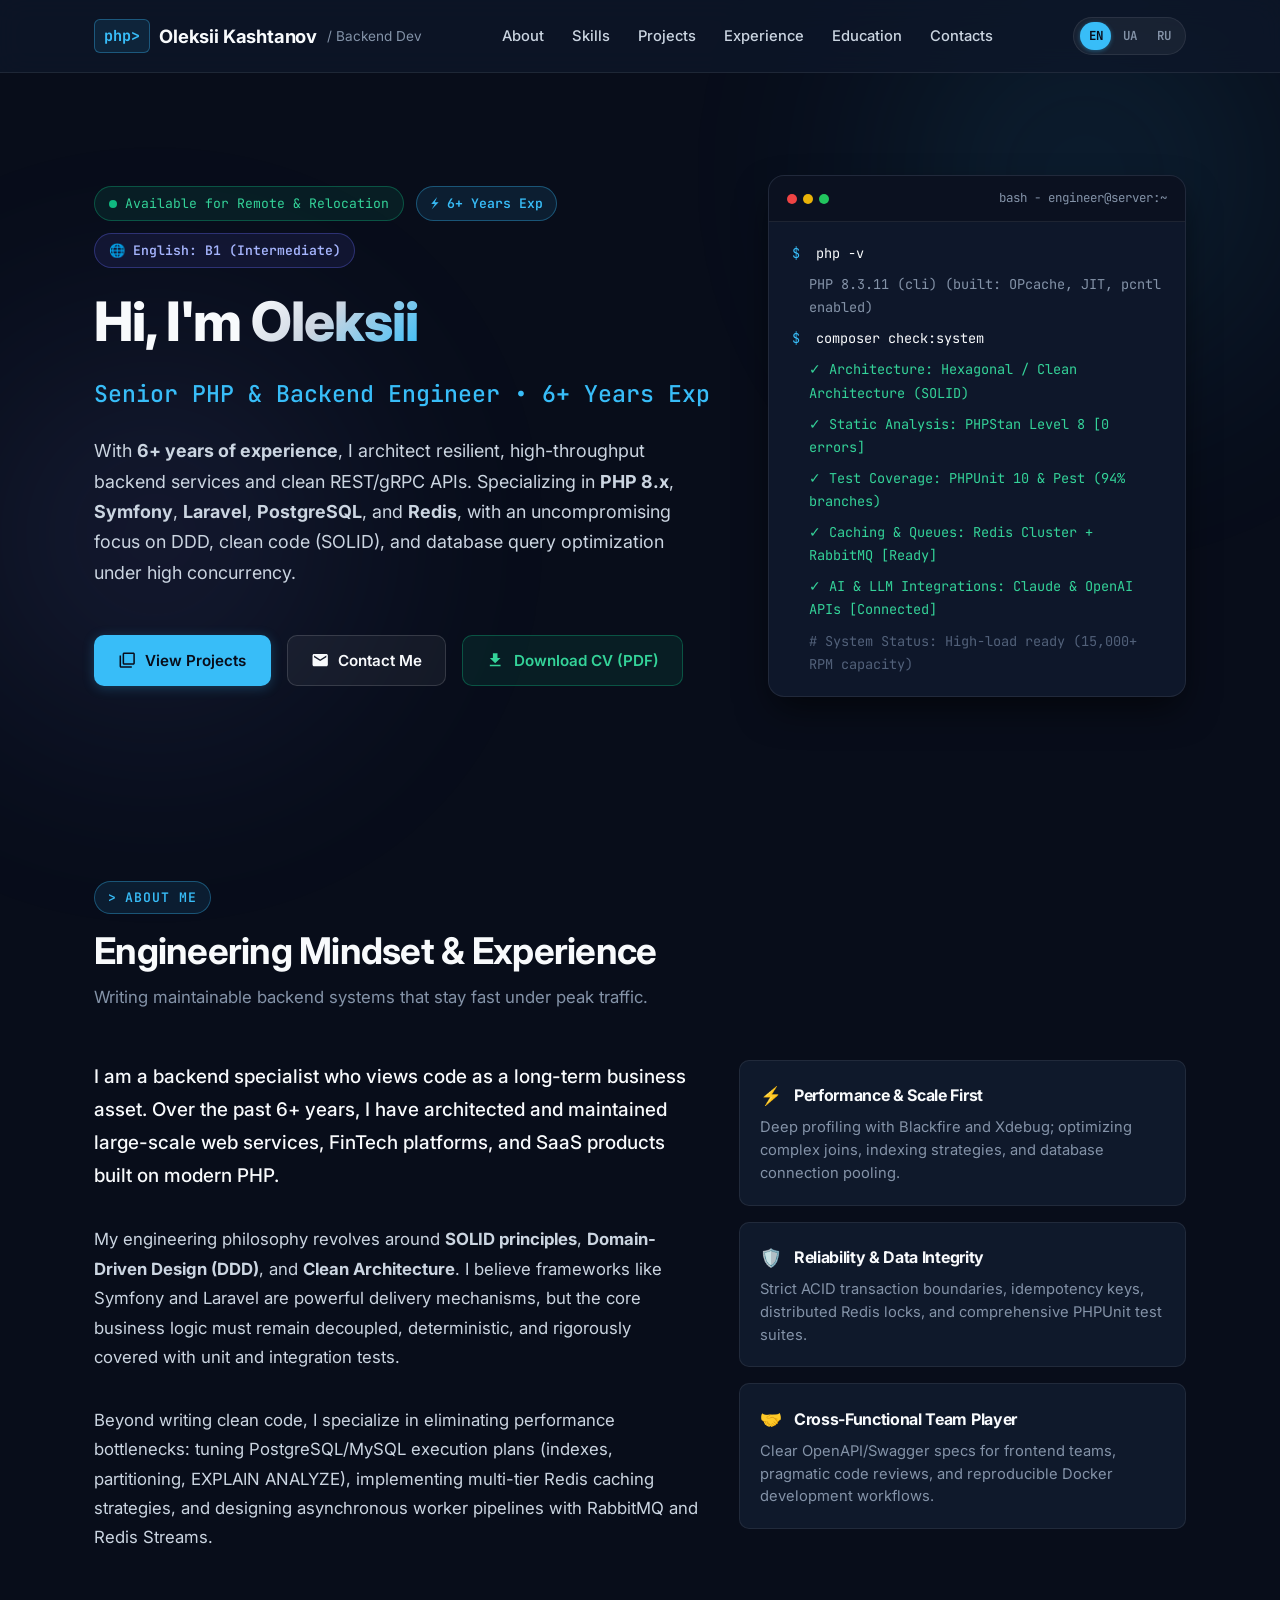
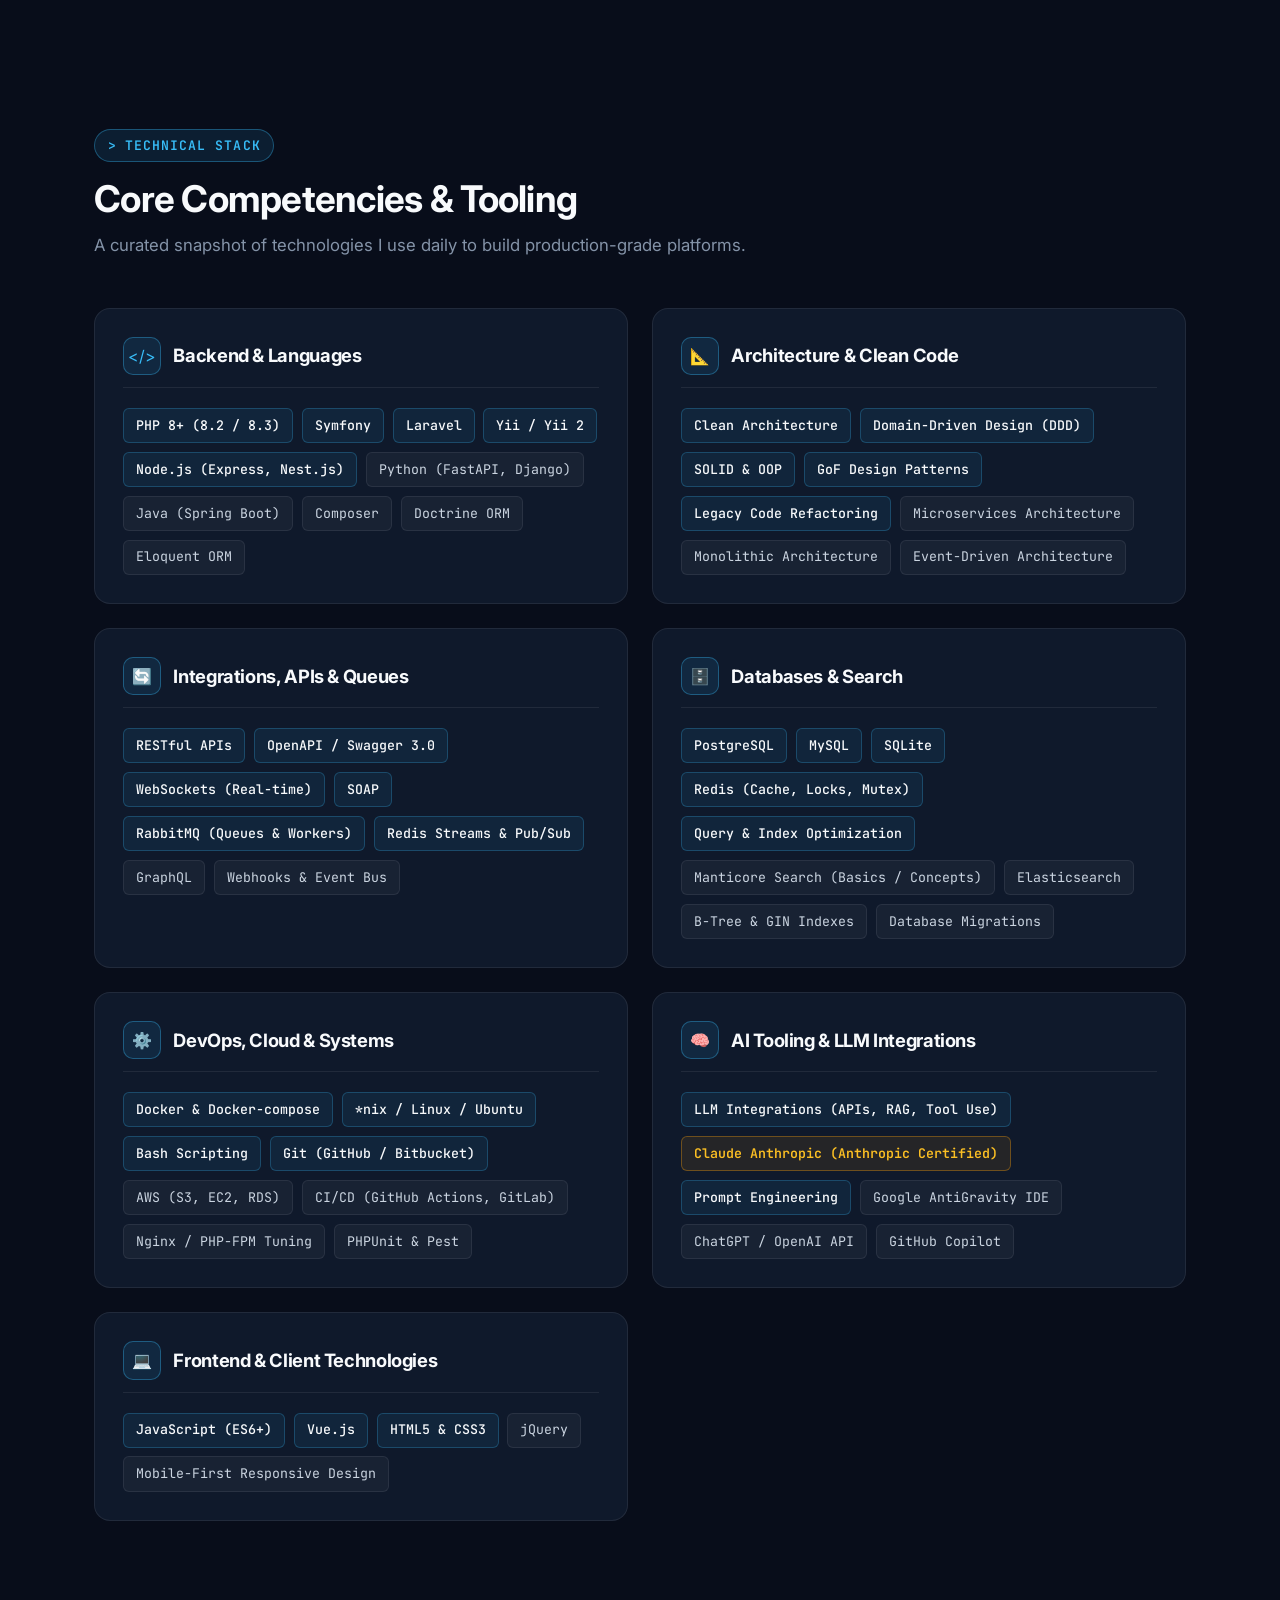
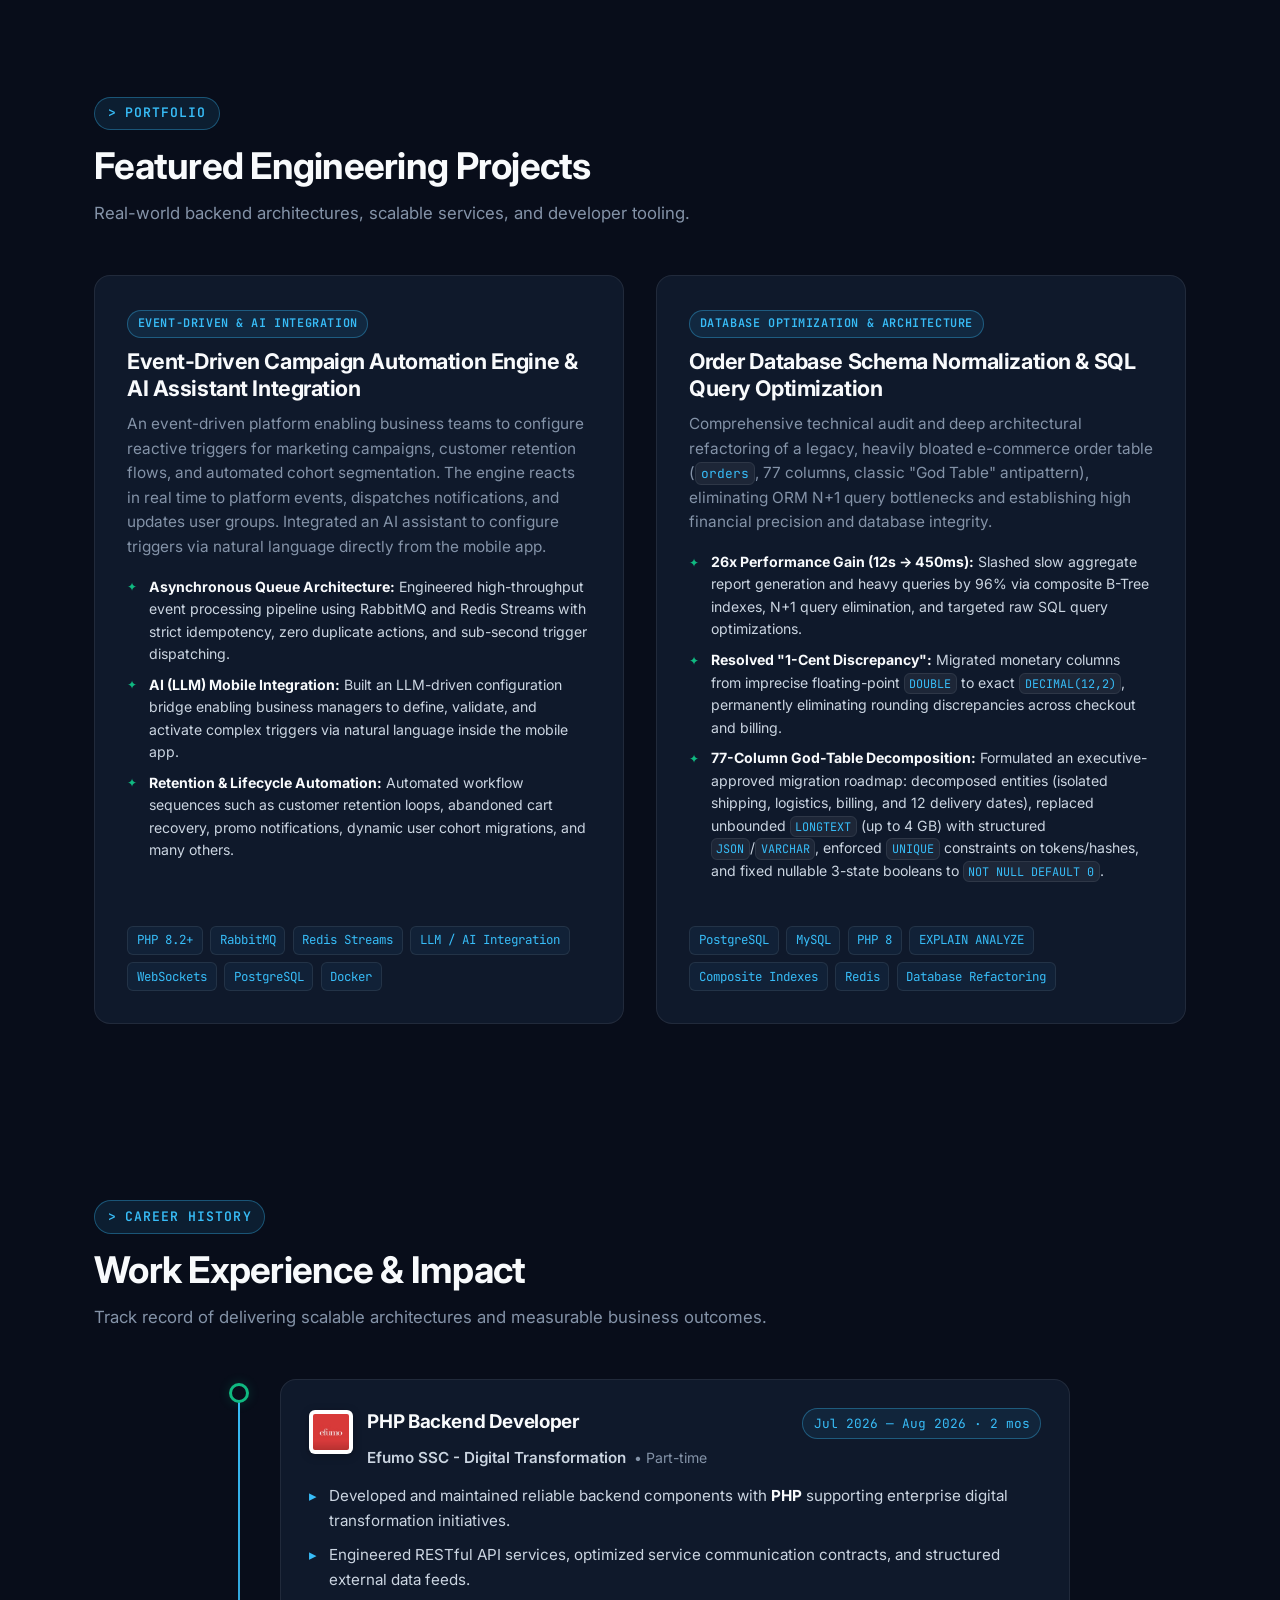
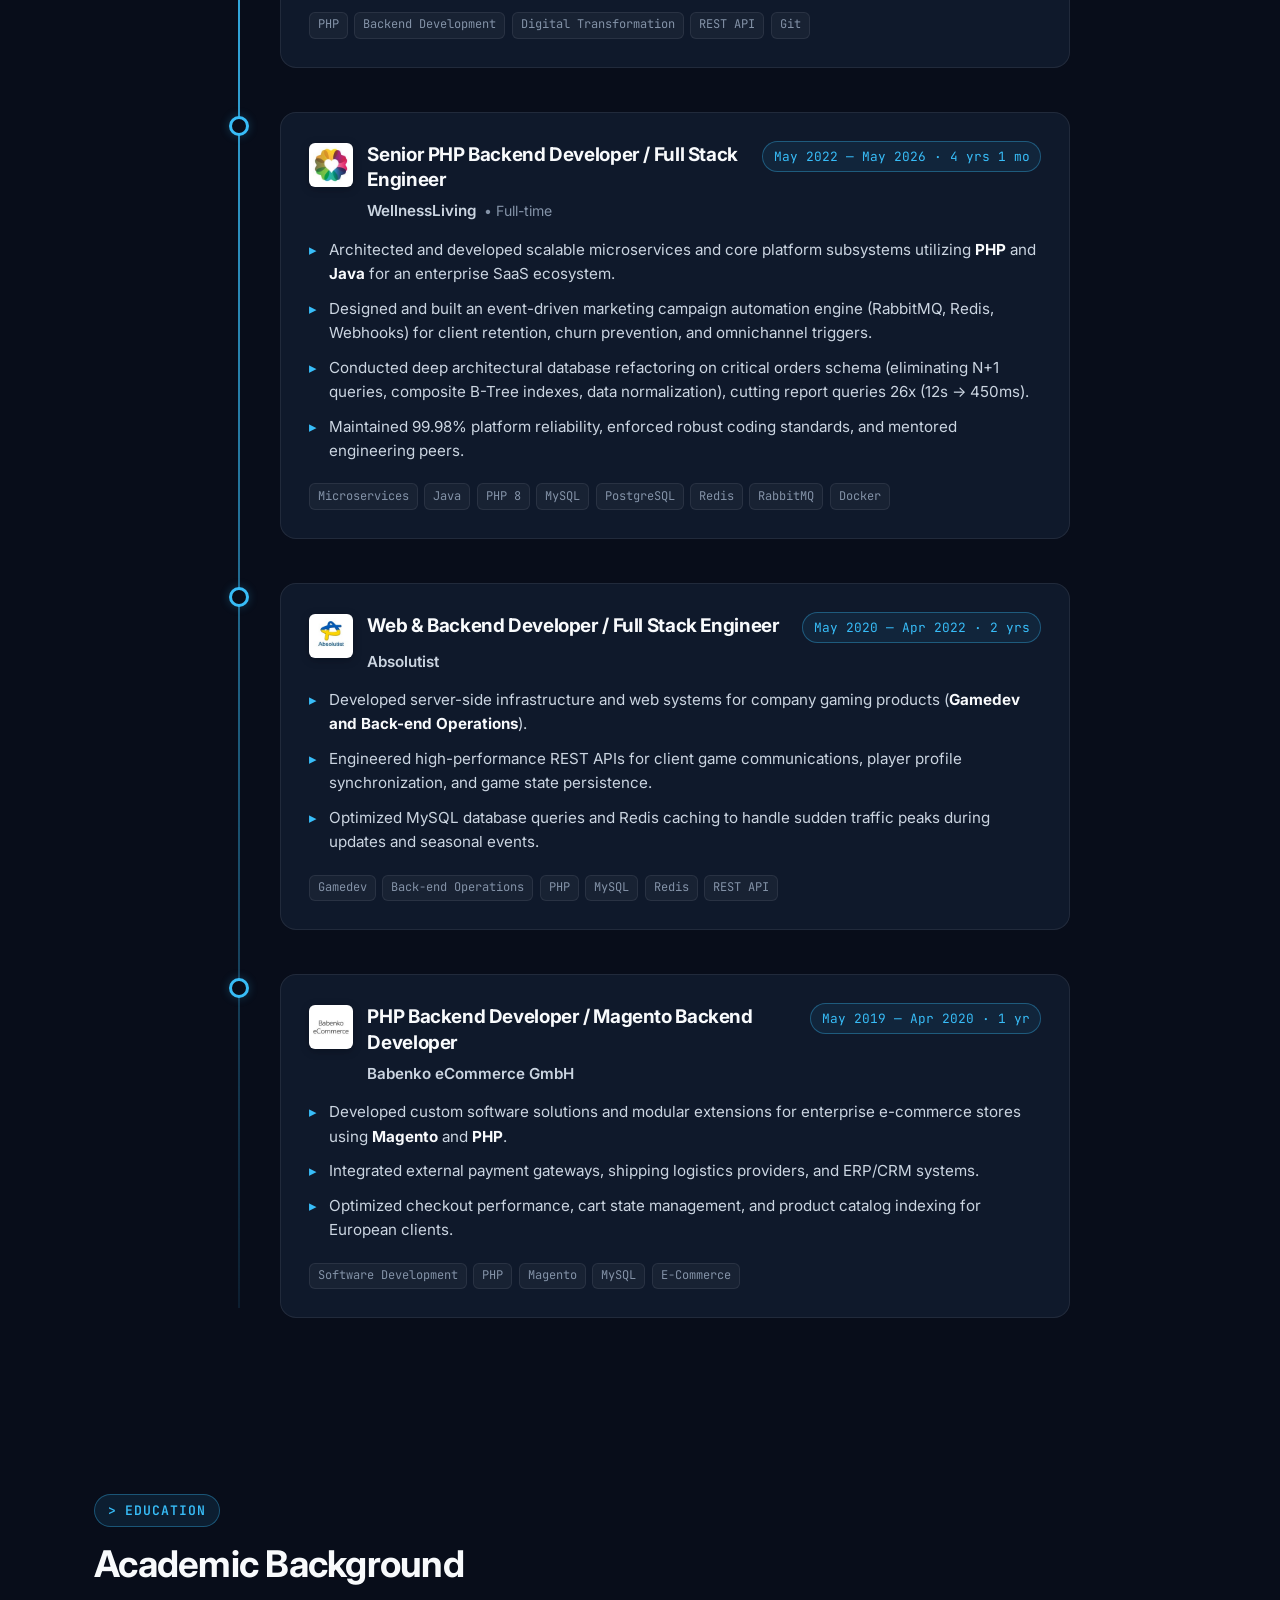
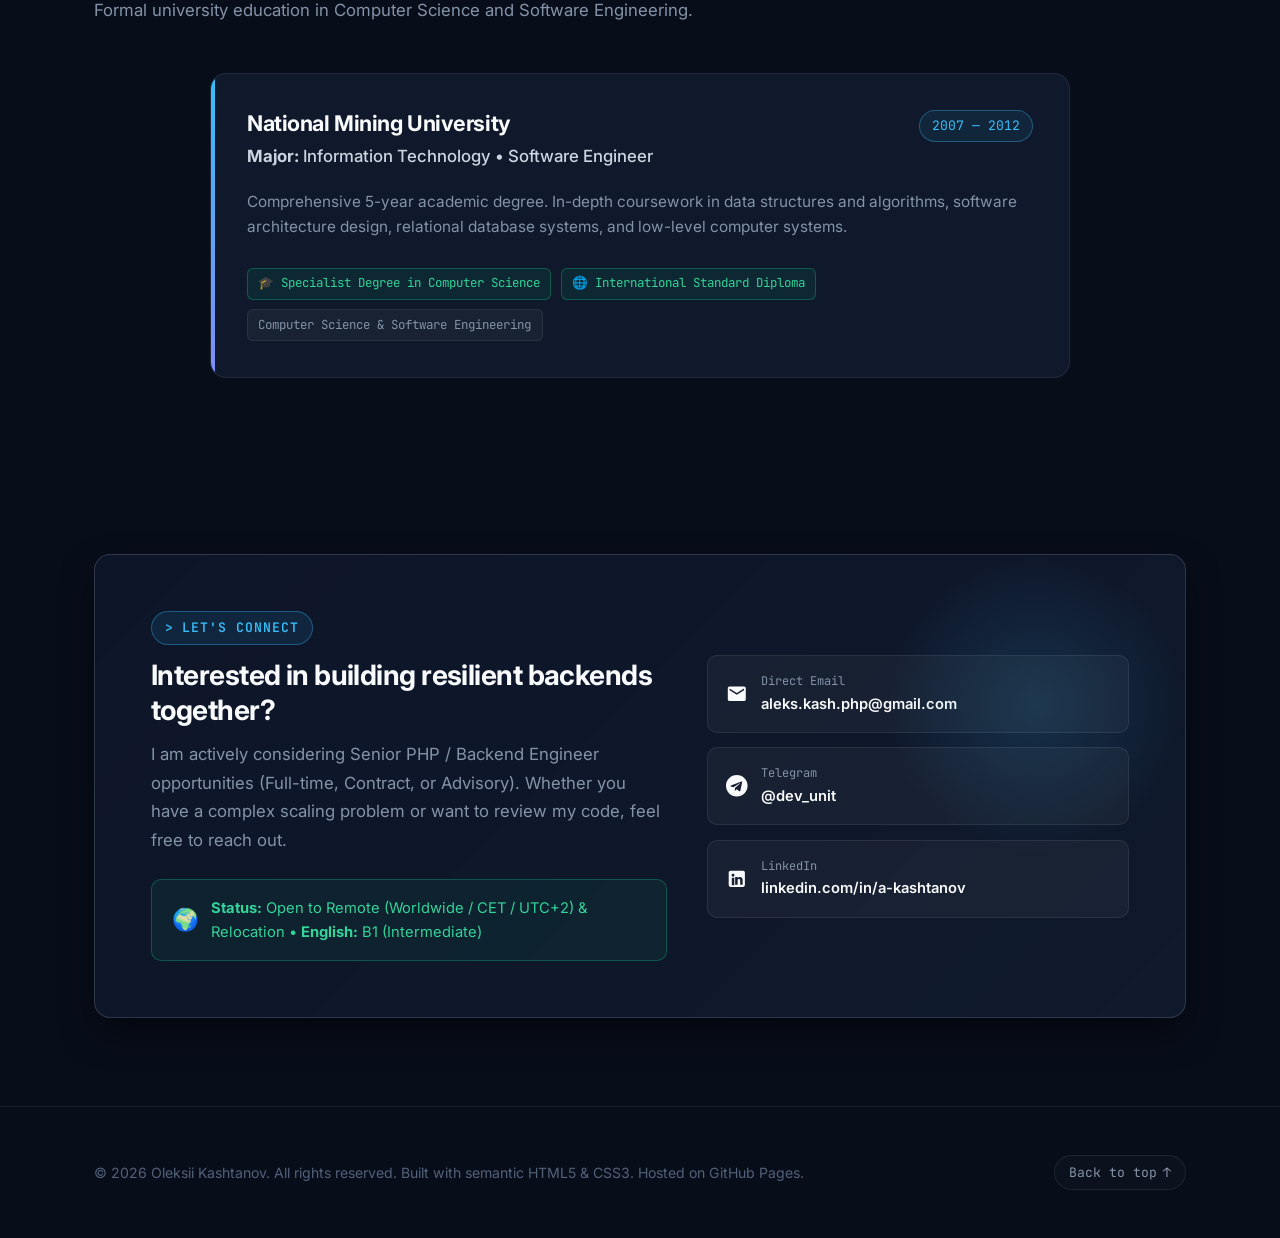
==== index.html @ 1e9efd03 "feat: generate 1-page executive CV PDFs for EN, RU, UA and wire download buttons" ====
<!DOCTYPE html>
<html lang="en">
<head>
  <meta charset="UTF-8">
  <meta name="viewport" content="width=device-width, initial-scale=1.0">
  <meta http-equiv="X-UA-Compatible" content="ie=edge">

  <!-- SEO & Primary Meta Tags -->
  <title>Oleksii Kashtanov | Senior PHP &amp; Backend Developer | Portfolio &amp; CV</title>
  <meta name="title" content="Oleksii Kashtanov | Senior PHP &amp; Backend Developer | Portfolio &amp; CV">
  <meta name="description" content="Senior PHP / Backend Developer with 6+ years of experience designing high-throughput microservices, scalable RESTful APIs, and resilient database architectures using PHP 8+, Symfony, Laravel, PostgreSQL, and Redis.">
  <meta name="keywords" content="PHP Developer, Backend Developer, Symfony, Laravel, PHP 8, PostgreSQL, Redis, Docker, Microservices, REST API, Clean Architecture, SOLID">
  <meta name="author" content="Oleksii Kashtanov">
  <meta name="robots" content="index, follow">

  <!-- Open Graph / Social Sharing -->
  <meta property="og:type" content="website">
  <meta property="og:url" content="https://aleks-kash.github.io/portfolio/">
  <meta property="og:title" content="Oleksii Kashtanov | Senior PHP &amp; Backend Developer">
  <meta property="og:description" content="Explore backend projects, system architecture case studies, and engineering achievements in PHP 8, Symfony, Laravel, and high-concurrency systems.">
  <meta property="og:image" content="https://aleks-kash.github.io/portfolio/assets/og-preview.png">

  <!-- Inline SVG Tech Favicon -->
  <link rel="icon" href="data:image/svg+xml,<svg xmlns='http://www.w3.org/2000/svg' viewBox='0 0 32 32'><rect width='32' height='32' rx='8' fill='%23080d1a'/><text x='50%' y='58%' dominant-baseline='middle' text-anchor='middle' fill='%2338bdf8' font-family='monospace' font-weight='bold' font-size='18'>&gt;_</text></svg>">

  <!-- Shared Stylesheet -->
  <link rel="stylesheet" href="css/style.css">

  <!-- Modern Font Preconnect -->
  <link rel="preconnect" href="https://fonts.googleapis.com">
  <link rel="preconnect" href="https://fonts.gstatic.com" crossorigin>
  <link href="https://fonts.googleapis.com/css2?family=Inter:wght@400;500;600;700;800&family=JetBrains+Mono:wght@400;500;600&display=swap" rel="stylesheet">
</head>
<body>

  <!-- =========================================================================
       1. Header & Navigation (Semantic, Accessible, Static Multi-language)
       ========================================================================= -->
  <header class="site-header" id="header" role="banner">
    <div class="container nav-container">

      <!-- Brand Logo / Prompt -->
      <a href="#hero" class="brand-logo" aria-label="Oleksii Kashtanov - Homepage">
        <span class="brand-prompt">php&gt;</span>
        <span class="brand-text">Oleksii Kashtanov</span>
        <span class="brand-role">/ Backend Dev</span>
      </a>

      <!-- Pure CSS Mobile Toggle Checkbox -->
      <input type="checkbox" id="nav-toggle" class="nav-toggle-checkbox" aria-label="Toggle mobile menu">

      <!-- Navigation Links -->
      <nav class="nav-menu" role="navigation" aria-label="Main Navigation">
        <a href="#about" class="nav-link">About</a>
        <a href="#skills" class="nav-link">Skills</a>
        <a href="#projects" class="nav-link">Projects</a>
        <a href="#experience" class="nav-link">Experience</a>
        <a href="#education" class="nav-link">Education</a>
        <a href="#contacts" class="nav-link">Contacts</a>
      </nav>

      <!-- Navigation Actions: Language Switcher & Hamburger Toggle -->
      <div class="nav-actions">
        <!-- Static Language Switcher -->
        <div class="lang-switcher" aria-label="Select Language">
          <a href="index.html" class="lang-btn active" aria-current="page" title="English">EN</a>
          <a href="ua/index.html" class="lang-btn" title="Українська">UA</a>
          <a href="ru/index.html" class="lang-btn" title="Русский">RU</a>
        </div>

        <!-- Mobile Hamburger Icon (Pure CSS) -->
        <label for="nav-toggle" class="nav-toggle-label" aria-label="Open navigation menu">
          <span class="nav-toggle-bar"></span>
          <span class="nav-toggle-bar"></span>
          <span class="nav-toggle-bar"></span>
        </label>
      </div>

    </div>
  </header>

  <main id="main-content" role="main">

    <!-- =========================================================================
         2. Hero Section (Elevator pitch, CTAs, Live Terminal Preview)
         ========================================================================= -->
    <section class="section hero" id="hero" aria-labelledby="hero-title">
      <div class="container">
        <div class="hero-grid">

          <div class="hero-content">
            <!-- Badges: Availability, Experience & English Level -->
            <div class="hero-badges">
              <div class="status-badge" role="status">
                <span class="status-pulse" aria-hidden="true"></span>
                <span>Available for Remote &amp; Relocation</span>
              </div>
              <div class="exp-badge">
                <span>⚡ 6+ Years Exp</span>
              </div>
              <div class="lang-level-badge">
                <span>🌐 English: B1 (Intermediate)</span>
              </div>
            </div>

            <!-- Hero Headline -->
            <h1 class="hero-title" id="hero-title">
              Hi, I'm <span class="gradient-text">Oleksii</span>
            </h1>

            <div class="hero-subtitle">
              Senior PHP &amp; Backend Engineer &bull; 6+ Years Exp
            </div>

            <!-- Recruiter & Tech-Focused Pitch -->
            <p class="hero-bio">
              With <strong>6+ years of experience</strong>, I architect resilient, high-throughput backend services and clean REST/gRPC APIs. Specializing in <strong>PHP 8.x</strong>, <strong>Symfony</strong>, <strong>Laravel</strong>, <strong>PostgreSQL</strong>, and <strong>Redis</strong>, with an uncompromising focus on DDD, clean code (SOLID), and database query optimization under high concurrency.
            </p>

            <!-- Call-to-Actions -->
            <div class="hero-cta">
              <a href="#projects" class="btn btn-primary" id="cta-view-projects">
                <svg viewBox="0 0 24 24" aria-hidden="true"><path d="M4 6H2v14c0 1.1.9 2 2 2h14v-2H4V6zm16-4H8c-1.1 0-2 .9-2 2v12c0 1.1.9 2 2 2h12c1.1 0 2-.9 2-2V4c0-1.1-.9-2-2-2zm0 14H8V4h12v12z"/></svg>
                View Projects
              </a>
              <a href="#contacts" class="btn btn-secondary" id="cta-contact-me">
                <svg viewBox="0 0 24 24" aria-hidden="true"><path d="M20 4H4c-1.1 0-1.99.9-1.99 2L2 18c0 1.1.9 2 2 2h16c1.1 0 2-.9 2-2V6c0-1.1-.9-2-2-2zm0 4l-8 5-8-5V6l8 5 8-5v2z"/></svg>
                Contact Me
              </a>
              <a href="assets/Oleksii_Kashtanov_PHP_Backend_Developer_CV_EN.pdf" class="btn btn-cv" id="cta-download-cv" download="Oleksii_Kashtanov_PHP_Backend_Developer_CV_EN.pdf" target="_blank" rel="noopener">
                <svg viewBox="0 0 24 24" aria-hidden="true"><path d="M19 9h-4V3H9v6H5l7 7 7-7zM5 18v2h14v-2H5z"/></svg>
                Download CV (PDF)
              </a>
            </div>
          </div>

          <!-- Interactive-looking Backend Architecture / Terminal Card -->
          <aside class="hero-card" aria-label="Backend Stack Terminal Preview">
            <div class="card-header-bar">
              <div class="terminal-dots" aria-hidden="true">
                <span class="terminal-dot dot-red"></span>
                <span class="terminal-dot dot-yellow"></span>
                <span class="terminal-dot dot-green"></span>
              </div>
              <span class="terminal-title">bash - engineer@server:~</span>
            </div>
            <div class="card-body-terminal">
              <div class="terminal-line">
                <span class="cmd-prompt">$</span>
                <span class="cmd-text">php -v</span>
              </div>
              <div class="terminal-line cmd-output">
                PHP 8.3.11 (cli) (built: OPcache, JIT, pcntl enabled)
              </div>
              <div class="terminal-line">
                <span class="cmd-prompt">$</span>
                <span class="cmd-text">composer check:system</span>
              </div>
              <div class="terminal-line cmd-output cmd-highlight">
                ✓ Architecture: Hexagonal / Clean Architecture (SOLID)
              </div>
              <div class="terminal-line cmd-output cmd-highlight">
                ✓ Static Analysis: PHPStan Level 8 [0 errors]
              </div>
              <div class="terminal-line cmd-output cmd-highlight">
                ✓ Test Coverage: PHPUnit 10 &amp; Pest (94% branches)
              </div>
              <div class="terminal-line cmd-output cmd-highlight">
                ✓ Caching &amp; Queues: Redis Cluster + RabbitMQ [Ready]
              </div>
              <div class="terminal-line cmd-output cmd-highlight">
                ✓ AI &amp; LLM Integrations: Claude &amp; OpenAI APIs [Connected]
              </div>
              <div class="terminal-line cmd-output cmd-comment">
                # System Status: High-load ready (15,000+ RPM capacity)
              </div>
            </div>
          </aside>

        </div>

      </div>
    </section>

    <!-- =========================================================================
         3. About Me Section (Mindset, Architecture, Engineering Principles)
         ========================================================================= -->
    <section class="section" id="about" aria-labelledby="about-title">
      <div class="container">

        <div class="section-header">
          <div class="section-tag">About Me</div>
          <h2 class="section-title" id="about-title">Engineering Mindset &amp; Experience</h2>
          <p class="section-desc">Writing maintainable backend systems that stay fast under peak traffic.</p>
        </div>

        <div class="about-grid">

          <article class="about-text">
            <p class="lead">
              I am a backend specialist who views code as a long-term business asset. Over the past 6+ years, I have architected and maintained large-scale web services, FinTech platforms, and SaaS products built on modern PHP.
            </p>
            <p>
              My engineering philosophy revolves around <strong>SOLID principles</strong>, <strong>Domain-Driven Design (DDD)</strong>, and <strong>Clean Architecture</strong>. I believe frameworks like Symfony and Laravel are powerful delivery mechanisms, but the core business logic must remain decoupled, deterministic, and rigorously covered with unit and integration tests.
            </p>
            <p>
              Beyond writing clean code, I specialize in eliminating performance bottlenecks: tuning PostgreSQL/MySQL execution plans (indexes, partitioning, EXPLAIN ANALYZE), implementing multi-tier Redis caching strategies, and designing asynchronous worker pipelines with RabbitMQ and Redis Streams.
            </p>
          </article>

          <!-- Highlights Sidebar -->
          <div class="about-highlights">
            <div class="highlight-card">
              <div class="highlight-header">
                <span class="highlight-icon">⚡</span>
                <h3 class="highlight-title">Performance &amp; Scale First</h3>
              </div>
              <p class="highlight-desc">Deep profiling with Blackfire and Xdebug; optimizing complex joins, indexing strategies, and database connection pooling.</p>
            </div>

            <div class="highlight-card">
              <div class="highlight-header">
                <span class="highlight-icon">🛡️</span>
                <h3 class="highlight-title">Reliability &amp; Data Integrity</h3>
              </div>
              <p class="highlight-desc">Strict ACID transaction boundaries, idempotency keys, distributed Redis locks, and comprehensive PHPUnit test suites.</p>
            </div>

            <div class="highlight-card">
              <div class="highlight-header">
                <span class="highlight-icon">🤝</span>
                <h3 class="highlight-title">Cross-Functional Team Player</h3>
              </div>
              <p class="highlight-desc">Clear OpenAPI/Swagger specs for frontend teams, pragmatic code reviews, and reproducible Docker development workflows.</p>
            </div>
          </div>

        </div>

      </div>
    </section>

    <!-- =========================================================================
         4. Technical Skills (Grouped Matrix)
         ========================================================================= -->
    <section class="section" id="skills" aria-labelledby="skills-title">
      <div class="container">

        <div class="section-header">
          <div class="section-tag">Technical Stack</div>
          <h2 class="section-title" id="skills-title">Core Competencies &amp; Tooling</h2>
          <p class="section-desc">A curated snapshot of technologies I use daily to build production-grade platforms.</p>
        </div>

        <div class="skills-grid">

          <!-- Category 1: Backend & Languages -->
          <div class="skill-category-card">
            <div class="skill-category-header">
              <div class="skill-category-icon" aria-hidden="true">&lt;/&gt;</div>
              <h3 class="skill-category-title">Backend &amp; Languages</h3>
            </div>
            <ul class="skill-tags">
              <li class="skill-tag priority">PHP 8+ (8.2 / 8.3)</li>
              <li class="skill-tag priority">Symfony</li>
              <li class="skill-tag priority">Laravel</li>
              <li class="skill-tag priority">Yii / Yii 2</li>
              <li class="skill-tag priority">Node.js (Express, Nest.js)</li>
              <li class="skill-tag">Python (FastAPI, Django)</li>
              <li class="skill-tag">Java (Spring Boot)</li>
              <li class="skill-tag">Composer</li>
              <li class="skill-tag">Doctrine ORM</li>
              <li class="skill-tag">Eloquent ORM</li>
            </ul>
          </div>

          <!-- Category 2: Architecture & Clean Code -->
          <div class="skill-category-card">
            <div class="skill-category-header">
              <div class="skill-category-icon" aria-hidden="true">📐</div>
              <h3 class="skill-category-title">Architecture &amp; Clean Code</h3>
            </div>
            <ul class="skill-tags">
              <li class="skill-tag priority">Clean Architecture</li>
              <li class="skill-tag priority">Domain-Driven Design (DDD)</li>
              <li class="skill-tag priority">SOLID &amp; OOP</li>
              <li class="skill-tag priority">GoF Design Patterns</li>
              <li class="skill-tag priority">Legacy Code Refactoring</li>
              <li class="skill-tag">Microservices Architecture</li>
              <li class="skill-tag">Monolithic Architecture</li>
              <li class="skill-tag">Event-Driven Architecture</li>
            </ul>
          </div>

          <!-- Category 3: Integrations, API & Messaging -->
          <div class="skill-category-card">
            <div class="skill-category-header">
              <div class="skill-category-icon" aria-hidden="true">🔄</div>
              <h3 class="skill-category-title">Integrations, APIs &amp; Queues</h3>
            </div>
            <ul class="skill-tags">
              <li class="skill-tag priority">RESTful APIs</li>
              <li class="skill-tag priority">OpenAPI / Swagger 3.0</li>
              <li class="skill-tag priority">WebSockets (Real-time)</li>
              <li class="skill-tag priority">SOAP</li>
              <li class="skill-tag priority">RabbitMQ (Queues &amp; Workers)</li>
              <li class="skill-tag priority">Redis Streams &amp; Pub/Sub</li>
              <li class="skill-tag">GraphQL</li>
              <li class="skill-tag">Webhooks &amp; Event Bus</li>
            </ul>
          </div>

          <!-- Category 4: Databases & Search -->
          <div class="skill-category-card">
            <div class="skill-category-header">
              <div class="skill-category-icon" aria-hidden="true">🗄️</div>
              <h3 class="skill-category-title">Databases &amp; Search</h3>
            </div>
            <ul class="skill-tags">
              <li class="skill-tag priority">PostgreSQL</li>
              <li class="skill-tag priority">MySQL</li>
              <li class="skill-tag priority">SQLite</li>
              <li class="skill-tag priority">Redis (Cache, Locks, Mutex)</li>
              <li class="skill-tag priority">Query &amp; Index Optimization</li>
              <li class="skill-tag">Manticore Search (Basics / Concepts)</li>
              <li class="skill-tag">Elasticsearch</li>
              <li class="skill-tag">B-Tree &amp; GIN Indexes</li>
              <li class="skill-tag">Database Migrations</li>
            </ul>
          </div>

          <!-- Category 5: DevOps & Systems -->
          <div class="skill-category-card">
            <div class="skill-category-header">
              <div class="skill-category-icon" aria-hidden="true">⚙️</div>
              <h3 class="skill-category-title">DevOps, Cloud &amp; Systems</h3>
            </div>
            <ul class="skill-tags">
              <li class="skill-tag priority">Docker &amp; Docker-compose</li>
              <li class="skill-tag priority">*nix / Linux / Ubuntu</li>
              <li class="skill-tag priority">Bash Scripting</li>
              <li class="skill-tag priority">Git (GitHub / Bitbucket)</li>
              <li class="skill-tag">AWS (S3, EC2, RDS)</li>
              <li class="skill-tag">CI/CD (GitHub Actions, GitLab)</li>
              <li class="skill-tag">Nginx / PHP-FPM Tuning</li>
              <li class="skill-tag">PHPUnit &amp; Pest</li>
            </ul>
          </div>

          <!-- Category 6: AI Tooling & LLM Integrations -->
          <div class="skill-category-card">
            <div class="skill-category-header">
              <div class="skill-category-icon" aria-hidden="true">🧠</div>
              <h3 class="skill-category-title">AI Tooling &amp; LLM Integrations</h3>
            </div>
            <ul class="skill-tags">
              <li class="skill-tag priority">LLM Integrations (APIs, RAG, Tool Use)</li>
              <li class="skill-tag cert">Claude Anthropic (Anthropic Certified)</li>
              <li class="skill-tag priority">Prompt Engineering</li>
              <li class="skill-tag">Google AntiGravity IDE</li>
              <li class="skill-tag">ChatGPT / OpenAI API</li>
              <li class="skill-tag">GitHub Copilot</li>
            </ul>
          </div>

          <!-- Category 7: Frontend & UI -->
          <div class="skill-category-card">
            <div class="skill-category-header">
              <div class="skill-category-icon" aria-hidden="true">💻</div>
              <h3 class="skill-category-title">Frontend &amp; Client Technologies</h3>
            </div>
            <ul class="skill-tags">
              <li class="skill-tag priority">JavaScript (ES6+)</li>
              <li class="skill-tag priority">Vue.js</li>
              <li class="skill-tag priority">HTML5 &amp; CSS3</li>
              <li class="skill-tag">jQuery</li>
              <li class="skill-tag">Mobile-First Responsive Design</li>
            </ul>
          </div>

        </div>

      </div>
    </section>

    <!-- =========================================================================
         5. Featured Projects / Portfolio
         ========================================================================= -->
    <section class="section" id="projects" aria-labelledby="projects-title">
      <div class="container">

        <div class="section-header">
          <div class="section-tag">Portfolio</div>
          <h2 class="section-title" id="projects-title">Featured Engineering Projects</h2>
          <p class="section-desc">Real-world backend architectures, scalable services, and developer tooling.</p>
        </div>

        <div class="projects-grid">

          <!-- Project 1: Campaign Automation Engine & AI Integration -->
          <article class="project-card">
            <div class="project-header">
              <span class="project-badge">Event-Driven &amp; AI Integration</span>
              <h3 class="project-title">Event-Driven Campaign Automation Engine &amp; AI Assistant Integration</h3>
              <p class="project-desc">
                An event-driven platform enabling business teams to configure reactive triggers for marketing campaigns, customer retention flows, and automated cohort segmentation. The engine reacts in real time to platform events, dispatches notifications, and updates user groups. Integrated an AI assistant to configure triggers via natural language directly from the mobile app.
              </p>
            </div>

            <ul class="project-metrics-list">
              <li><strong>Asynchronous Queue Architecture:</strong> Engineered high-throughput event processing pipeline using RabbitMQ and Redis Streams with strict idempotency, zero duplicate actions, and sub-second trigger dispatching.</li>
              <li><strong>AI (LLM) Mobile Integration:</strong> Built an LLM-driven configuration bridge enabling business managers to define, validate, and activate complex triggers via natural language inside the mobile app.</li>
              <li><strong>Retention &amp; Lifecycle Automation:</strong> Automated workflow sequences such as customer retention loops, abandoned cart recovery, promo notifications, dynamic user cohort migrations, and many others.</li>
            </ul>

            <div class="project-tech-stack">
              <span>PHP 8.2+</span>
              <span>RabbitMQ</span>
              <span>Redis Streams</span>
              <span>LLM / AI Integration</span>
              <span>WebSockets</span>
              <span>PostgreSQL</span>
              <span>Docker</span>
            </div>
          </article>

          <!-- Project 2: Database Schema Normalization & Query Optimization -->
          <article class="project-card">
            <div class="project-header">
              <span class="project-badge">Database Optimization &amp; Architecture</span>
              <h3 class="project-title">Order Database Schema Normalization &amp; SQL Query Optimization</h3>
              <p class="project-desc">
                Comprehensive technical audit and deep architectural refactoring of a legacy, heavily bloated e-commerce order table (<code class="inline-code">orders</code>, 77 columns, classic "God Table" antipattern), eliminating ORM N+1 query bottlenecks and establishing high financial precision and database integrity.
              </p>
            </div>

            <ul class="project-metrics-list">
              <li><strong>26x Performance Gain (12s &rarr; 450ms):</strong> Slashed slow aggregate report generation and heavy queries by 96% via composite B-Tree indexes, N+1 query elimination, and targeted raw SQL query optimizations.</li>
              <li><strong>Resolved "1-Cent Discrepancy":</strong> Migrated monetary columns from imprecise floating-point <code class="inline-code">DOUBLE</code> to exact <code class="inline-code">DECIMAL(12,2)</code>, permanently eliminating rounding discrepancies across checkout and billing.</li>
              <li><strong>77-Column God-Table Decomposition:</strong> Formulated an executive-approved migration roadmap: decomposed entities (isolated shipping, logistics, billing, and 12 delivery dates), replaced unbounded <code class="inline-code">LONGTEXT</code> (up to 4 GB) with structured <code class="inline-code">JSON</code>/<code class="inline-code">VARCHAR</code>, enforced <code class="inline-code">UNIQUE</code> constraints on tokens/hashes, and fixed nullable 3-state booleans to <code class="inline-code">NOT NULL DEFAULT 0</code>.</li>
            </ul>

            <div class="project-tech-stack">
              <span>PostgreSQL</span>
              <span>MySQL</span>
              <span>PHP 8</span>
              <span>EXPLAIN ANALYZE</span>
              <span>Composite Indexes</span>
              <span>Redis</span>
              <span>Database Refactoring</span>
            </div>
          </article>

        </div>

      </div>
    </section>

    <!-- =========================================================================
         6. Work Experience / Timeline (Recruiter Tested & Verified)
         ========================================================================= -->
    <section class="section" id="experience" aria-labelledby="experience-title">
      <div class="container">

        <div class="section-header">
          <div class="section-tag">Career History</div>
          <h2 class="section-title" id="experience-title">Work Experience &amp; Impact</h2>
          <p class="section-desc">Track record of delivering scalable architectures and measurable business outcomes.</p>
        </div>

        <div class="timeline">

          <!-- Role 1: Efumo SSC - Digital Transformation -->
          <div class="timeline-item">
            <span class="timeline-marker current" aria-hidden="true"></span>
            <article class="timeline-card">
              <div class="timeline-header">
                <div class="timeline-title-group">
                  <img src="assets/img/efumo.png" alt="Efumo SSC logo" class="timeline-company-logo" width="44" height="44" loading="lazy">
                  <div class="timeline-title-content">
                    <div class="timeline-heading-and-date">
                      <h3 class="timeline-role">PHP Backend Developer</h3>
                      <span class="timeline-date">Jul 2026 &mdash; Aug 2026 &middot; 2 mos</span>
                    </div>
                    <div class="timeline-company-row">
                      <span class="timeline-company">Efumo SSC - Digital Transformation</span>
                      <span class="timeline-location">&bull; Part-time</span>
                    </div>
                  </div>
                </div>
              </div>
              <ul class="timeline-responsibilities">
                <li>Developed and maintained reliable backend components with <strong>PHP</strong> supporting enterprise digital transformation initiatives.</li>
                <li>Engineered RESTful API services, optimized service communication contracts, and structured external data feeds.</li>
              </ul>
              <div class="timeline-stack">
                <span>PHP</span>
                <span>Backend Development</span>
                <span>Digital Transformation</span>
                <span>REST API</span>
                <span>Git</span>
              </div>
            </article>
          </div>

          <!-- Role 2: WellnessLiving -->
          <div class="timeline-item">
            <span class="timeline-marker" aria-hidden="true"></span>
            <article class="timeline-card">
              <div class="timeline-header">
                <div class="timeline-title-group">
                  <img src="assets/img/wellnessliving.png" alt="WellnessLiving logo" class="timeline-company-logo" width="44" height="44" loading="lazy">
                  <div class="timeline-title-content">
                    <div class="timeline-heading-and-date">
                      <h3 class="timeline-role">Senior PHP Backend Developer / Full Stack Engineer</h3>
                      <span class="timeline-date">May 2022 &mdash; May 2026 &middot; 4 yrs 1 mo</span>
                    </div>
                    <div class="timeline-company-row">
                      <span class="timeline-company">WellnessLiving</span>
                      <span class="timeline-location">&bull; Full-time</span>
                    </div>
                  </div>
                </div>
              </div>
              <ul class="timeline-responsibilities">
                <li>Architected and developed scalable microservices and core platform subsystems utilizing <strong>PHP</strong> and <strong>Java</strong> for an enterprise SaaS ecosystem.</li>
                <li>Designed and built an event-driven marketing campaign automation engine (RabbitMQ, Redis, Webhooks) for client retention, churn prevention, and omnichannel triggers.</li>
                <li>Conducted deep architectural database refactoring on critical orders schema (eliminating N+1 queries, composite B-Tree indexes, data normalization), cutting report queries 26x (12s &rarr; 450ms).</li>
                <li>Maintained 99.98% platform reliability, enforced robust coding standards, and mentored engineering peers.</li>
              </ul>
              <div class="timeline-stack">
                <span>Microservices</span>
                <span>Java</span>
                <span>PHP 8</span>
                <span>MySQL</span>
                <span>PostgreSQL</span>
                <span>Redis</span>
                <span>RabbitMQ</span>
                <span>Docker</span>
              </div>
            </article>
          </div>

          <!-- Role 3: Absolutist -->
          <div class="timeline-item">
            <span class="timeline-marker" aria-hidden="true"></span>
            <article class="timeline-card">
              <div class="timeline-header">
                <div class="timeline-title-group">
                  <img src="assets/img/absolutist.png" alt="Absolutist logo" class="timeline-company-logo" width="44" height="44" loading="lazy">
                  <div class="timeline-title-content">
                    <div class="timeline-heading-and-date">
                      <h3 class="timeline-role">Web &amp; Backend Developer / Full Stack Engineer</h3>
                      <span class="timeline-date">May 2020 &mdash; Apr 2022 &middot; 2 yrs</span>
                    </div>
                    <div class="timeline-company-row">
                      <span class="timeline-company">Absolutist</span>
                    </div>
                  </div>
                </div>
              </div>
              <ul class="timeline-responsibilities">
                <li>Developed server-side infrastructure and web systems for company gaming products (<strong>Gamedev and Back-end Operations</strong>).</li>
                <li>Engineered high-performance REST APIs for client game communications, player profile synchronization, and game state persistence.</li>
                <li>Optimized MySQL database queries and Redis caching to handle sudden traffic peaks during updates and seasonal events.</li>
              </ul>
              <div class="timeline-stack">
                <span>Gamedev</span>
                <span>Back-end Operations</span>
                <span>PHP</span>
                <span>MySQL</span>
                <span>Redis</span>
                <span>REST API</span>
              </div>
            </article>
          </div>

          <!-- Role 4: Babenko eCommerce GmbH -->
          <div class="timeline-item">
            <span class="timeline-marker" aria-hidden="true"></span>
            <article class="timeline-card">
              <div class="timeline-header">
                <div class="timeline-title-group">
                  <img src="assets/img/babenko.png" alt="Babenko eCommerce GmbH logo" class="timeline-company-logo" width="44" height="44" loading="lazy">
                  <div class="timeline-title-content">
                    <div class="timeline-heading-and-date">
                      <h3 class="timeline-role">PHP Backend Developer / Magento Backend Developer</h3>
                      <span class="timeline-date">May 2019 &mdash; Apr 2020 &middot; 1 yr</span>
                    </div>
                    <div class="timeline-company-row">
                      <span class="timeline-company">Babenko eCommerce GmbH</span>
                    </div>
                  </div>
                </div>
              </div>
              <ul class="timeline-responsibilities">
                <li>Developed custom software solutions and modular extensions for enterprise e-commerce stores using <strong>Magento</strong> and <strong>PHP</strong>.</li>
                <li>Integrated external payment gateways, shipping logistics providers, and ERP/CRM systems.</li>
                <li>Optimized checkout performance, cart state management, and product catalog indexing for European clients.</li>
              </ul>
              <div class="timeline-stack">
                <span>Software Development</span>
                <span>PHP</span>
                <span>Magento</span>
                <span>MySQL</span>
                <span>E-Commerce</span>
              </div>
            </article>
          </div>

        </div>

      </div>
    </section>

    <!-- =========================================================================
         7. Education Section
         ========================================================================= -->
    <section class="section" id="education" aria-labelledby="education-title">
      <div class="container">

        <div class="section-header">
          <div class="section-tag">Education</div>
          <h2 class="section-title" id="education-title">Academic Background</h2>
          <p class="section-desc">Formal university education in Computer Science and Software Engineering.</p>
        </div>

        <div class="education-wrapper">
          <article class="education-card">
            <div class="education-header">
              <div>
                <h3 class="education-institution">National Mining University</h3>
                <div class="education-degree">
                  <strong>Major:</strong> Information Technology &bull; Software Engineer
                </div>
              </div>
              <span class="education-period">2007 &mdash; 2012</span>
            </div>

            <p style="color: var(--text-muted); font-size: 0.96rem; line-height: 1.6; margin-bottom: 0;">
              Comprehensive 5-year academic degree. In-depth coursework in data structures and algorithms, software architecture design, relational database systems, and low-level computer systems.
            </p>

            <div class="education-badges">
              <span class="edu-badge diploma">
                <span aria-hidden="true">🎓</span> Specialist Degree in Computer Science
              </span>
              <span class="edu-badge diploma">
                <span aria-hidden="true">🌐</span> International Standard Diploma
              </span>
              <span class="edu-badge">
                Computer Science &amp; Software Engineering
              </span>
            </div>
          </article>
        </div>

      </div>
    </section>

    <!-- =========================================================================
         8. Contacts & Footer Section (HR Recruitment Accessibility)
         ========================================================================= -->
    <section class="section" id="contacts" aria-labelledby="contacts-title">
      <div class="container">

        <div class="contacts-wrapper">
          <div class="contacts-grid">

            <div class="contacts-lead">
              <div class="section-tag">Let's Connect</div>
              <h3 id="contacts-title">Interested in building resilient backends together?</h3>
              <p>
                I am actively considering Senior PHP / Backend Engineer opportunities (Full-time, Contract, or Advisory). Whether you have a complex scaling problem or want to review my code, feel free to reach out.
              </p>

              <div class="availability-box">
                <span class="availability-icon">🌍</span>
                <span class="availability-text">
                  <strong>Status:</strong> Open to Remote (Worldwide / CET / UTC+2) &amp; Relocation &bull; <strong>English:</strong> B1 (Intermediate)
                </span>
              </div>
            </div>

            <!-- Contact Methods -->
            <div class="contacts-links">

              <a href="mailto:aleks.kash.php@gmail.com" class="contact-card" id="contact-email">
                <svg viewBox="0 0 24 24" aria-hidden="true"><path d="M20 4H4c-1.1 0-1.99.9-1.99 2L2 18c0 1.1.9 2 2 2h16c1.1 0 2-.9 2-2V6c0-1.1-.9-2-2-2zm0 4l-8 5-8-5V6l8 5 8-5v2z"/></svg>
                <div class="contact-info">
                  <span class="contact-label">Direct Email</span>
                  <span class="contact-value">aleks.kash.php@gmail.com</span>
                </div>
              </a>

              <a href="https://t.me/aleks_kash" class="contact-card" id="contact-telegram" target="_blank" rel="noopener">
                <svg viewBox="0 0 24 24" aria-hidden="true"><path d="M12 0C5.373 0 0 5.373 0 12s5.373 12 12 12 12-5.373 12-12S18.627 0 12 0zm5.894 8.221l-1.97 9.28c-.145.658-.537.818-1.084.508l-3-2.21-1.446 1.394c-.16.16-.295.295-.605.295l.213-3.053 5.56-5.023c.242-.213-.054-.333-.373-.121l-6.871 4.326-2.962-.924c-.643-.204-.657-.643.136-.953l11.57-4.461c.537-.194 1.006.131.832.946z"/></svg>
                <div class="contact-info">
                  <span class="contact-label">Telegram</span>
                  <span class="contact-value">@dev_unit</span>
                </div>
              </a>

              <a href="https://linkedin.com/in/a-kashtanov" class="contact-card" id="contact-linkedin" target="_blank" rel="noopener">
                <svg viewBox="0 0 24 24" aria-hidden="true"><path d="M19 3a2 2 0 0 1 2 2v14a2 2 0 0 1-2 2H5a2 2 0 0 1-2-2V5a2 2 0 0 1 2-2h14m-.5 15.5v-5.3a3.26 3.26 0 0 0-3.26-3.26c-.85 0-1.84.52-2.28 1.3v-1.11h-2.79v8.37h2.79v-4.93c0-.77.62-1.4 1.39-1.4a1.4 1.4 0 0 1 1.4 1.4v4.93h2.75M6.46 10.9v8.37H9.2V10.9H6.46M7.83 6.45a1.64 1.64 0 1 0 0 3.28 1.64 1.64 0 0 0 0-3.28z"/></svg>
                <div class="contact-info">
                  <span class="contact-label">LinkedIn</span>
                  <span class="contact-value">linkedin.com/in/a-kashtanov</span>
                </div>
              </a>

            </div>

          </div>
        </div>

      </div>
    </section>

  </main>

  <!-- =========================================================================
       8. Minimal Semantic Footer
       ========================================================================= -->
  <footer class="site-footer" role="contentinfo">
    <div class="container footer-content">
      <div class="footer-copy">
        &copy; 2026 Oleksii Kashtanov. All rights reserved. Built with semantic HTML5 &amp; CSS3. Hosted on GitHub Pages.
      </div>
      <a href="#hero" class="footer-back-to-top" aria-label="Scroll back to top">
        <span>Back to top</span>
        <span aria-hidden="true">&uarr;</span>
      </a>
    </div>
  </footer>

</body>
</html>
---- css/style.css ----
/* ==========================================================================
   PHP / Backend Developer Portfolio & CV Stylesheet
   Pure Modern CSS3 - Dark Tech Aesthetic
   Zero External Frameworks / Zero Dependencies
   ========================================================================== */

/* --- 1. CSS Custom Properties / Design Tokens --- */
:root {
  /* Color Palette */
  --bg-base: #080d1a;
  --bg-surface: #0e172a;
  --bg-surface-elevated: #152238;
  --bg-surface-glass: rgba(14, 23, 42, 0.75);
  --bg-card: rgba(21, 34, 56, 0.6);
  --bg-card-hover: rgba(29, 45, 74, 0.8);
  --bg-badge: rgba(56, 189, 248, 0.1);

  /* Borders & Dividers */
  --border-subtle: rgba(255, 255, 255, 0.08);
  --border-medium: rgba(255, 255, 255, 0.14);
  --border-accent: rgba(56, 189, 248, 0.35);
  --border-accent-emerald: rgba(16, 185, 129, 0.35);

  /* Primary Accent: Tech Cyan / Electric Blue */
  --accent-primary: #38bdf8;
  --accent-primary-hover: #0ea5e9;
  --accent-glow: rgba(56, 189, 248, 0.25);

  /* Secondary Accent: Emerald Green (Reliability / Uptime) */
  --accent-emerald: #10b981;
  --accent-emerald-hover: #059669;
  --accent-emerald-glow: rgba(16, 185, 129, 0.2);

  /* Accent Purple / Indigo (Architecture) */
  --accent-indigo: #818cf8;

  /* Typography Colors */
  --text-heading: #f8fafc;
  --text-body: #cbd5e1;
  --text-muted: #8493a8;
  --text-dim: #52617a;

  /* Typography Stack */
  --font-sans: 'Inter', -apple-system, BlinkMacSystemFont, 'Segoe UI', Roboto, Helvetica, Arial, sans-serif;
  --font-mono: 'JetBrains Mono', 'Fira Code', 'SF Mono', Consolas, 'Liberation Mono', Menlo, monospace;

  /* Spacing & Sizing */
  --container-max: 1140px;
  --section-spacing: 5.5rem;
  --radius-sm: 6px;
  --radius-md: 10px;
  --radius-lg: 16px;
  --radius-full: 9999px;

  /* Transitions */
  --transition-fast: 0.18s ease-in-out;
  --transition-normal: 0.28s cubic-bezier(0.4, 0, 0.2, 1);

  /* Shadows */
  --shadow-sm: 0 2px 8px rgba(0, 0, 0, 0.3);
  --shadow-md: 0 8px 24px -4px rgba(0, 0, 0, 0.45);
  --shadow-lg: 0 16px 36px -6px rgba(0, 0, 0, 0.6);
  --shadow-glow: 0 0 24px var(--accent-glow);
}

/* --- 2. CSS Reset & Base Rules --- */
*,
*::before,
*::after {
  box-sizing: border-box;
  margin: 0;
  padding: 0;
}

html {
  scroll-behavior: smooth;
  scroll-padding-top: 5rem;
  font-size: 16px;
  -webkit-text-size-adjust: 100%;
}

body {
  font-family: var(--font-sans);
  background-color: var(--bg-base);
  color: var(--text-body);
  line-height: 1.65;
  min-height: 100vh;
  position: relative;
  overflow-x: hidden;
  -webkit-font-smoothing: antialiased;
  -moz-osx-font-smoothing: grayscale;
}

/* Subtle background glowing ambient orbs */
body::before,
body::after {
  content: '';
  position: fixed;
  width: 550px;
  height: 550px;
  border-radius: 50%;
  pointer-events: none;
  z-index: -1;
  opacity: 0.18;
  filter: blur(120px);
}

body::before {
  top: -100px;
  right: -80px;
  background: radial-gradient(circle, var(--accent-primary) 0%, transparent 70%);
}

body::after {
  bottom: 10%;
  left: -120px;
  background: radial-gradient(circle, var(--accent-indigo) 0%, transparent 70%);
}

/* --- 3. Typography Helpers --- */
h1, h2, h3, h4 {
  color: var(--text-heading);
  font-weight: 700;
  line-height: 1.25;
  letter-spacing: -0.02em;
}

h1 { font-size: clamp(2.2rem, 5vw, 3.4rem); }
h2 { font-size: clamp(1.75rem, 3.5vw, 2.3rem); }
h3 { font-size: 1.28rem; }
h4 { font-size: 1.05rem; }

p {
  margin-bottom: 1rem;
}

p:last-child {
  margin-bottom: 0;
}

a {
  color: var(--accent-primary);
  text-decoration: none;
  transition: color var(--transition-fast);
}

a:hover {
  color: var(--accent-primary-hover);
}

code, kbd, samp {
  font-family: var(--font-mono);
  font-size: 0.88em;
  background: rgba(255, 255, 255, 0.06);
  padding: 0.15em 0.4em;
  border-radius: var(--radius-sm);
  color: var(--accent-primary);
  border: 1px solid var(--border-subtle);
}

/* --- 4. Layout Container --- */
.container {
  width: 100%;
  max-width: var(--container-max);
  margin-left: auto;
  margin-right: auto;
  padding-left: 1.5rem;
  padding-right: 1.5rem;
}

.section {
  padding-top: var(--section-spacing);
  padding-bottom: var(--section-spacing);
  position: relative;
}

.section-header {
  margin-bottom: 3rem;
  text-align: left;
}

.section-tag {
  display: inline-flex;
  align-items: center;
  gap: 0.5rem;
  font-family: var(--font-mono);
  font-size: 0.82rem;
  font-weight: 600;
  text-transform: uppercase;
  letter-spacing: 0.08em;
  color: var(--accent-primary);
  background: var(--bg-badge);
  border: 1px solid var(--border-accent);
  padding: 0.3rem 0.8rem;
  border-radius: var(--radius-full);
  margin-bottom: 0.85rem;
}

.section-tag::before {
  content: '>';
  color: var(--accent-primary);
}

.section-title {
  margin-bottom: 0.65rem;
}

.section-desc {
  color: var(--text-muted);
  font-size: 1.05rem;
  max-width: 680px;
}

/* --- 5. Header & Navigation --- */
.site-header {
  position: sticky;
  top: 0;
  left: 0;
  right: 0;
  z-index: 1000;
  background: var(--bg-surface-glass);
  backdrop-filter: blur(14px);
  -webkit-backdrop-filter: blur(14px);
  border-bottom: 1px solid var(--border-subtle);
  transition: background var(--transition-normal);
}

.nav-container {
  display: flex;
  align-items: center;
  justify-content: space-between;
  height: 4.5rem;
}

/* Brand Logo */
.brand-logo {
  display: flex;
  align-items: center;
  gap: 0.6rem;
  font-weight: 700;
  font-size: 1.15rem;
  color: var(--text-heading);
  text-decoration: none;
}

.brand-prompt {
  font-family: var(--font-mono);
  color: var(--accent-primary);
  background: rgba(56, 189, 248, 0.1);
  padding: 0.2rem 0.55rem;
  border-radius: var(--radius-sm);
  border: 1px solid var(--border-accent);
  font-size: 0.95rem;
}

.brand-text {
  letter-spacing: -0.01em;
}

.brand-role {
  color: var(--text-muted);
  font-weight: 400;
  font-size: 0.85rem;
  display: none;
}

@media (min-width: 640px) {
  .brand-role {
    display: inline;
  }
}

/* Main Navigation Links */
.nav-menu {
  display: flex;
  align-items: center;
  gap: 1.75rem;
  list-style: none;
}

.nav-link {
  font-size: 0.92rem;
  font-weight: 500;
  color: var(--text-body);
  position: relative;
  padding: 0.3rem 0;
  transition: color var(--transition-fast);
}

.nav-link:hover,
.nav-link:focus-visible {
  color: var(--accent-primary);
}

.nav-link::after {
  content: '';
  position: absolute;
  bottom: 0;
  left: 0;
  width: 0%;
  height: 2px;
  background: var(--accent-primary);
  transition: width var(--transition-fast);
  border-radius: 2px;
}

.nav-link:hover::after {
  width: 100%;
}

/* Navigation Actions: Lang Switcher & Mobile Toggle */
.nav-actions {
  display: flex;
  align-items: center;
  gap: 1rem;
}

/* Language Switcher */
.lang-switcher {
  display: inline-flex;
  align-items: center;
  background: rgba(255, 255, 255, 0.05);
  border: 1px solid var(--border-subtle);
  border-radius: var(--radius-full);
  padding: 0.25rem 0.35rem;
  gap: 0.15rem;
}

.lang-btn {
  display: inline-block;
  font-family: var(--font-mono);
  font-size: 0.78rem;
  font-weight: 600;
  color: var(--text-muted);
  padding: 0.22rem 0.55rem;
  border-radius: var(--radius-full);
  text-decoration: none;
  transition: all var(--transition-fast);
}

.lang-btn:hover {
  color: var(--text-heading);
  background: rgba(255, 255, 255, 0.07);
}

.lang-btn.active {
  color: #080d1a;
  background: var(--accent-primary);
  font-weight: 700;
  box-shadow: 0 1px 4px rgba(56, 189, 248, 0.4);
}

/* Mobile Nav Toggle (Pure CSS Checkbox Hack) */
.nav-toggle-checkbox {
  display: none;
}

.nav-toggle-label {
  display: none;
  cursor: pointer;
  width: 2.5rem;
  height: 2.5rem;
  padding: 0.5rem;
  border-radius: var(--radius-sm);
  border: 1px solid var(--border-subtle);
  background: rgba(255, 255, 255, 0.03);
  align-items: center;
  justify-content: center;
  flex-direction: column;
  gap: 5px;
}

.nav-toggle-bar {
  display: block;
  width: 1.25rem;
  height: 2px;
  background: var(--text-heading);
  border-radius: 2px;
  transition: transform var(--transition-normal), opacity var(--transition-normal);
}

/* --- 6. Hero Section --- */
.hero {
  padding-top: clamp(4rem, 8vw, 7rem);
  padding-bottom: clamp(4rem, 8vw, 6rem);
}

.hero-grid {
  display: grid;
  grid-template-columns: 1fr;
  gap: 3rem;
  align-items: center;
}

@media (min-width: 900px) {
  .hero-grid {
    grid-template-columns: 1.2fr 0.8fr;
  }
}

.hero-content {
  display: flex;
  flex-direction: column;
  gap: 1.4rem;
}

/* Hero Badges Group */
.hero-badges {
  display: flex;
  flex-wrap: wrap;
  align-items: center;
  gap: 0.75rem;
}

/* Availability Status Badge */
.status-badge {
  display: inline-flex;
  align-items: center;
  gap: 0.55rem;
  font-family: var(--font-mono);
  font-size: 0.82rem;
  color: #34d399;
  background: rgba(16, 185, 129, 0.1);
  border: 1px solid var(--border-accent-emerald);
  padding: 0.35rem 0.85rem;
  border-radius: var(--radius-full);
  width: fit-content;
}

/* Experience Badge */
.exp-badge {
  display: inline-flex;
  align-items: center;
  gap: 0.45rem;
  font-family: var(--font-mono);
  font-size: 0.82rem;
  font-weight: 600;
  color: var(--accent-primary);
  background: var(--bg-badge);
  border: 1px solid var(--border-accent);
  padding: 0.35rem 0.85rem;
  border-radius: var(--radius-full);
  width: fit-content;
}

/* English / Language Level Badge */
.lang-level-badge {
  display: inline-flex;
  align-items: center;
  gap: 0.45rem;
  font-family: var(--font-mono);
  font-size: 0.82rem;
  font-weight: 600;
  color: #a5b4fc;
  background: rgba(99, 102, 241, 0.1);
  border: 1px solid rgba(99, 102, 241, 0.35);
  padding: 0.35rem 0.85rem;
  border-radius: var(--radius-full);
  width: fit-content;
  transition: all var(--transition-fast);
}

.lang-level-badge:hover {
  background: rgba(99, 102, 241, 0.18);
  border-color: rgba(99, 102, 241, 0.6);
  transform: translateY(-1px);
}

.status-pulse {
  width: 8px;
  height: 8px;
  background-color: var(--accent-emerald);
  border-radius: 50%;
  box-shadow: 0 0 0 0 rgba(16, 185, 129, 0.7);
  animation: pulse 2s infinite;
}

@keyframes pulse {
  0% {
    transform: scale(0.95);
    box-shadow: 0 0 0 0 rgba(16, 185, 129, 0.7);
  }
  70% {
    transform: scale(1);
    box-shadow: 0 0 0 6px rgba(16, 185, 129, 0);
  }
  100% {
    transform: scale(0.95);
    box-shadow: 0 0 0 0 rgba(16, 185, 129, 0);
  }
}

.hero-title {
  font-weight: 800;
  line-height: 1.15;
}

.hero-title .gradient-text {
  background: linear-gradient(135deg, #ffffff 0%, #cbd5e1 45%, #38bdf8 100%);
  -webkit-background-clip: text;
  -webkit-text-fill-color: transparent;
}

.hero-subtitle {
  font-family: var(--font-mono);
  font-size: clamp(1.05rem, 2.2vw, 1.45rem);
  color: var(--accent-primary);
  font-weight: 500;
}

.hero-bio {
  font-size: 1.12rem;
  color: var(--text-body);
  line-height: 1.7;
  max-width: 620px;
}

/* Call to Action Buttons */
.hero-cta {
  display: flex;
  flex-wrap: wrap;
  gap: 1rem;
  padding-top: 0.5rem;
}

.btn {
  display: inline-flex;
  align-items: center;
  justify-content: center;
  gap: 0.55rem;
  font-weight: 600;
  font-size: 0.95rem;
  padding: 0.75rem 1.45rem;
  border-radius: var(--radius-md);
  text-decoration: none;
  cursor: pointer;
  transition: all var(--transition-fast);
  border: 1px solid transparent;
}

.btn-primary {
  background: var(--accent-primary);
  color: #080d1a;
  box-shadow: 0 2px 12px var(--accent-glow);
}

.btn-primary:hover {
  background: var(--accent-primary-hover);
  color: #080d1a;
  transform: translateY(-2px);
  box-shadow: 0 4px 18px rgba(56, 189, 248, 0.4);
}

.btn-secondary {
  background: rgba(255, 255, 255, 0.05);
  color: var(--text-heading);
  border-color: var(--border-medium);
}

.btn-secondary:hover {
  background: rgba(255, 255, 255, 0.1);
  color: #ffffff;
  border-color: var(--accent-primary);
  transform: translateY(-2px);
}

.btn-cv {
  background: rgba(16, 185, 129, 0.1);
  color: #34d399;
  border-color: var(--border-accent-emerald);
}

.btn-cv:hover {
  background: rgba(16, 185, 129, 0.2);
  color: #6ee7b7;
  border-color: var(--accent-emerald);
  transform: translateY(-2px);
  box-shadow: 0 4px 16px var(--accent-emerald-glow);
}

.btn svg {
  width: 1.15rem;
  height: 1.15rem;
  fill: currentColor;
}

/* Terminal / Architecture Hero Card */
.hero-card {
  background: var(--bg-surface);
  border: 1px solid var(--border-subtle);
  border-radius: var(--radius-lg);
  box-shadow: var(--shadow-lg);
  overflow: hidden;
  position: relative;
}

.card-header-bar {
  display: flex;
  align-items: center;
  justify-content: space-between;
  padding: 0.75rem 1.1rem;
  background: rgba(0, 0, 0, 0.25);
  border-bottom: 1px solid var(--border-subtle);
}

.terminal-dots {
  display: flex;
  gap: 6px;
}

.terminal-dot {
  width: 10px;
  height: 10px;
  border-radius: 50%;
}

.dot-red { background: #ef4444; }
.dot-yellow { background: #eab308; }
.dot-green { background: #22c55e; }

.terminal-title {
  font-family: var(--font-mono);
  font-size: 0.78rem;
  color: var(--text-muted);
}

.card-body-terminal {
  padding: 1.25rem 1.4rem;
  font-family: var(--font-mono);
  font-size: 0.85rem;
  line-height: 1.7;
}

.terminal-line {
  margin-bottom: 0.5rem;
}

.terminal-line:last-child {
  margin-bottom: 0;
}

.cmd-prompt {
  color: var(--accent-primary);
  margin-right: 0.5rem;
}

.cmd-text {
  color: var(--text-heading);
}

.cmd-output {
  color: var(--text-muted);
  padding-left: 1.1rem;
}

.cmd-highlight {
  color: #34d399;
}

.cmd-comment {
  color: var(--text-dim);
}

/* Quick Metrics Strip */
.metrics-strip {
  display: grid;
  grid-template-columns: repeat(2, 1fr);
  gap: 1.25rem;
  margin-top: 3.5rem;
  padding-top: 2.5rem;
  border-top: 1px solid var(--border-subtle);
}

@media (min-width: 768px) {
  .metrics-strip {
    grid-template-columns: repeat(4, 1fr);
  }
}

.metric-card {
  background: var(--bg-card);
  border: 1px solid var(--border-subtle);
  border-radius: var(--radius-md);
  padding: 1.25rem 1rem;
  text-align: center;
  transition: transform var(--transition-fast), border-color var(--transition-fast);
}

.metric-card:hover {
  transform: translateY(-3px);
  border-color: var(--border-accent);
}

.metric-number {
  font-family: var(--font-mono);
  font-size: 2rem;
  font-weight: 800;
  color: var(--accent-primary);
  line-height: 1;
  margin-bottom: 0.4rem;
}

.metric-label {
  font-size: 0.85rem;
  color: var(--text-muted);
}

/* --- 7. About Me Section --- */
.about-grid {
  display: grid;
  grid-template-columns: 1fr;
  gap: 2.5rem;
}

@media (min-width: 900px) {
  .about-grid {
    grid-template-columns: 1.15fr 0.85fr;
  }
}

.about-text {
  display: flex;
  flex-direction: column;
  gap: 1.1rem;
}

.about-text p {
  font-size: 1.05rem;
  line-height: 1.75;
}

.about-text .lead {
  font-size: 1.18rem;
  font-weight: 500;
  color: var(--text-heading);
}

.about-highlights {
  display: flex;
  flex-direction: column;
  gap: 1rem;
}

.highlight-card {
  background: var(--bg-card);
  border: 1px solid var(--border-subtle);
  border-radius: var(--radius-md);
  padding: 1.25rem;
  transition: all var(--transition-fast);
}

.highlight-card:hover {
  background: var(--bg-card-hover);
  border-color: var(--border-accent);
  transform: translateX(4px);
}

.highlight-header {
  display: flex;
  align-items: center;
  gap: 0.75rem;
  margin-bottom: 0.4rem;
}

.highlight-icon {
  font-size: 1.1rem;
}

.highlight-title {
  font-size: 1rem;
  color: var(--text-heading);
}

.highlight-desc {
  font-size: 0.92rem;
  color: var(--text-muted);
  line-height: 1.55;
  margin-bottom: 0;
}

/* --- 8. Technical Skills Section --- */
.skills-grid {
  display: grid;
  grid-template-columns: 1fr;
  gap: 1.5rem;
}

@media (min-width: 640px) {
  .skills-grid {
    grid-template-columns: repeat(2, 1fr);
  }
}

.skill-category-card {
  background: var(--bg-card);
  border: 1px solid var(--border-subtle);
  border-radius: var(--radius-lg);
  padding: 1.75rem;
  transition: all var(--transition-normal);
  display: flex;
  flex-direction: column;
  position: relative;
  overflow: hidden;
}

.skill-category-card::before {
  content: '';
  position: absolute;
  top: 0;
  left: 0;
  right: 0;
  height: 3px;
  background: linear-gradient(90deg, transparent, var(--accent-primary), transparent);
  opacity: 0;
  transition: opacity var(--transition-normal);
}

.skill-category-card:hover {
  border-color: var(--border-accent);
  background: var(--bg-card-hover);
  transform: translateY(-4px);
  box-shadow: var(--shadow-md);
}

.skill-category-card:hover::before {
  opacity: 1;
}

.skill-category-header {
  display: flex;
  align-items: center;
  gap: 0.75rem;
  margin-bottom: 1.25rem;
  padding-bottom: 0.75rem;
  border-bottom: 1px solid var(--border-subtle);
}

.skill-category-icon {
  display: flex;
  align-items: center;
  justify-content: center;
  width: 2.4rem;
  height: 2.4rem;
  border-radius: var(--radius-md);
  background: rgba(56, 189, 248, 0.1);
  color: var(--accent-primary);
  border: 1px solid var(--border-accent);
}

.skill-category-title {
  font-size: 1.15rem;
}

.skill-tags {
  display: flex;
  flex-wrap: wrap;
  gap: 0.55rem;
  list-style: none;
}

.skill-tag {
  font-family: var(--font-mono);
  font-size: 0.83rem;
  padding: 0.35rem 0.75rem;
  background: rgba(255, 255, 255, 0.04);
  border: 1px solid var(--border-subtle);
  border-radius: var(--radius-sm);
  color: var(--text-body);
  transition: all var(--transition-fast);
}

.skill-tag.priority {
  background: rgba(56, 189, 248, 0.08);
  border-color: rgba(56, 189, 248, 0.25);
  color: var(--text-heading);
  font-weight: 500;
}

.skill-tag.cert {
  background: rgba(245, 158, 11, 0.1);
  border-color: rgba(245, 158, 11, 0.35);
  color: #fbbf24;
  font-weight: 600;
}

.skill-tag:hover {
  border-color: var(--accent-primary);
  color: var(--accent-primary);
  background: rgba(56, 189, 248, 0.12);
}

/* --- Education Section --- */
.education-wrapper {
  max-width: 860px;
  margin: 0 auto;
}

.education-card {
  background: var(--bg-card);
  border: 1px solid var(--border-subtle);
  border-radius: var(--radius-lg);
  padding: 2.25rem;
  display: flex;
  flex-direction: column;
  gap: 1.25rem;
  transition: all var(--transition-normal);
  position: relative;
  overflow: hidden;
}

.education-card::before {
  content: '';
  position: absolute;
  top: 0;
  left: 0;
  width: 4px;
  bottom: 0;
  background: linear-gradient(180deg, var(--accent-primary) 0%, var(--accent-indigo) 100%);
}

.education-card:hover {
  border-color: var(--border-accent);
  background: var(--bg-card-hover);
  transform: translateY(-3px);
  box-shadow: var(--shadow-md);
}

.education-header {
  display: flex;
  flex-wrap: wrap;
  align-items: flex-start;
  justify-content: space-between;
  gap: 1rem;
}

.education-institution {
  font-size: 1.35rem;
  color: var(--text-heading);
  margin-bottom: 0.35rem;
}

.education-period {
  font-family: var(--font-mono);
  font-size: 0.82rem;
  color: var(--accent-primary);
  background: rgba(56, 189, 248, 0.08);
  border: 1px solid var(--border-accent);
  padding: 0.25rem 0.75rem;
  border-radius: var(--radius-full);
}

.education-degree {
  font-size: 1.05rem;
  color: var(--text-body);
  font-weight: 500;
}

.education-badges {
  display: flex;
  flex-wrap: wrap;
  gap: 0.6rem;
  margin-top: 0.5rem;
}

.edu-badge {
  display: inline-flex;
  align-items: center;
  gap: 0.4rem;
  font-family: var(--font-mono);
  font-size: 0.78rem;
  padding: 0.3rem 0.65rem;
  border-radius: var(--radius-sm);
  background: rgba(255, 255, 255, 0.04);
  border: 1px solid var(--border-subtle);
  color: var(--text-muted);
}

.edu-badge.diploma {
  background: rgba(16, 185, 129, 0.1);
  border-color: var(--border-accent-emerald);
  color: #34d399;
}

/* --- 9. Featured Projects Section --- */
.projects-grid {
  display: grid;
  grid-template-columns: 1fr;
  gap: 2rem;
}

@media (min-width: 850px) {
  .projects-grid {
    grid-template-columns: repeat(2, 1fr);
  }
}

.project-card {
  background: var(--bg-card);
  border: 1px solid var(--border-subtle);
  border-radius: var(--radius-lg);
  padding: 2rem;
  display: flex;
  flex-direction: column;
  justify-content: space-between;
  transition: all var(--transition-normal);
  position: relative;
}

.project-card:hover {
  border-color: var(--border-accent);
  background: var(--bg-card-hover);
  transform: translateY(-5px);
  box-shadow: var(--shadow-lg);
}

.project-header {
  margin-bottom: 1rem;
}

.project-badge {
  display: inline-block;
  font-family: var(--font-mono);
  font-size: 0.74rem;
  font-weight: 600;
  text-transform: uppercase;
  letter-spacing: 0.05em;
  color: var(--accent-primary);
  background: rgba(56, 189, 248, 0.1);
  border: 1px solid var(--border-accent);
  padding: 0.2rem 0.6rem;
  border-radius: var(--radius-full);
  margin-bottom: 0.6rem;
}

.project-title {
  font-size: 1.35rem;
  margin-bottom: 0.65rem;
}

.project-desc {
  color: var(--text-muted);
  font-size: 0.96rem;
  line-height: 1.6;
  margin-bottom: 1.25rem;
}

.project-metrics-list {
  list-style: none;
  margin-bottom: 1.5rem;
  display: flex;
  flex-direction: column;
  gap: 0.5rem;
}

.project-metrics-list li {
  font-size: 0.88rem;
  color: var(--text-body);
  position: relative;
  padding-left: 1.35rem;
  line-height: 1.6;
}

.project-metrics-list li::before {
  content: '✦';
  position: absolute;
  left: 0;
  top: 0.1rem;
  color: var(--accent-emerald);
  font-size: 0.75rem;
}

.project-metrics-list strong {
  color: var(--text-heading);
}

.inline-code, code {
  font-family: var(--font-mono);
  font-size: 0.84em;
  padding: 0.15em 0.4em;
  background: rgba(255, 255, 255, 0.06);
  border: 1px solid var(--border-subtle);
  border-radius: var(--radius-sm);
  color: var(--accent-primary);
}

.project-tech-stack {
  display: flex;
  flex-wrap: wrap;
  gap: 0.45rem;
  margin-top: auto;
  padding-top: 1.25rem;
  margin-bottom: 0;
  list-style: none;
}

.project-tech-stack span {
  font-family: var(--font-mono);
  font-size: 0.78rem;
  color: var(--accent-primary);
  background: rgba(56, 189, 248, 0.06);
  border: 1px solid var(--border-subtle);
  padding: 0.2rem 0.55rem;
  border-radius: var(--radius-sm);
}

.project-links {
  display: flex;
  align-items: center;
  gap: 1.25rem;
  padding-top: 1rem;
  border-top: 1px solid var(--border-subtle);
}

.project-link {
  display: inline-flex;
  align-items: center;
  gap: 0.45rem;
  font-size: 0.9rem;
  font-weight: 600;
  color: var(--text-heading);
  transition: color var(--transition-fast);
}

.project-link:hover {
  color: var(--accent-primary);
}

.project-link svg {
  width: 1rem;
  height: 1rem;
  fill: currentColor;
}

/* --- 10. Work Experience / Timeline Section --- */
.timeline {
  position: relative;
  max-width: 860px;
  margin: 0 auto;
}

.timeline::before {
  content: '';
  position: absolute;
  top: 10px;
  bottom: 10px;
  left: 20px;
  width: 2px;
  background: linear-gradient(180deg, var(--accent-primary) 0%, rgba(56, 189, 248, 0.1) 100%);
}

@media (min-width: 768px) {
  .timeline::before {
    left: 28px;
  }
}

.timeline-item {
  position: relative;
  padding-left: 55px;
  margin-bottom: 2.75rem;
}

@media (min-width: 768px) {
  .timeline-item {
    padding-left: 70px;
  }
}

.timeline-item:last-child {
  margin-bottom: 0;
}

.timeline-marker {
  position: absolute;
  top: 4px;
  left: 11px;
  width: 20px;
  height: 20px;
  border-radius: 50%;
  background: var(--bg-base);
  border: 3px solid var(--accent-primary);
  box-shadow: 0 0 10px var(--accent-glow);
  z-index: 2;
}

@media (min-width: 768px) {
  .timeline-marker {
    left: 19px;
  }
}

.timeline-marker.current {
  border-color: var(--accent-emerald);
  box-shadow: 0 0 12px var(--accent-emerald-glow);
}

.timeline-card {
  background: var(--bg-card);
  border: 1px solid var(--border-subtle);
  border-radius: var(--radius-lg);
  padding: 1.75rem;
  transition: all var(--transition-fast);
}

.timeline-card:hover {
  background: var(--bg-card-hover);
  border-color: var(--border-accent);
}

.timeline-header {
  margin-bottom: 0.9rem;
}

.timeline-title-group {
  display: flex;
  align-items: flex-start;
  gap: 0.9rem;
}

.timeline-company-logo {
  width: 44px;
  height: 44px;
  border-radius: var(--radius-sm);
  background: #ffffff;
  padding: 3px;
  object-fit: contain;
  border: 1px solid rgba(255, 255, 255, 0.15);
  box-shadow: 0 2px 8px rgba(0, 0, 0, 0.25);
  flex-shrink: 0;
  margin-top: 2px;
}

.timeline-title-content {
  flex: 1;
  min-width: 0;
}

.timeline-heading-and-date {
  display: grid;
  grid-template-columns: 1fr auto;
  align-items: baseline;
  gap: 0.35rem 1.25rem;
  margin-bottom: 0.35rem;
}

@media (max-width: 640px) {
  .timeline-heading-and-date {
    grid-template-columns: 1fr;
    gap: 0.4rem;
  }
}

.timeline-role {
  font-size: 1.18rem;
  color: var(--text-heading);
  line-height: 1.35;
  margin-bottom: 0;
}

.timeline-date {
  font-family: var(--font-mono);
  font-size: 0.8rem;
  color: var(--accent-primary);
  background: rgba(56, 189, 248, 0.08);
  border: 1px solid var(--border-accent);
  padding: 0.25rem 0.65rem;
  border-radius: var(--radius-full);
  white-space: nowrap;
}

.timeline-company-row {
  display: flex;
  flex-wrap: wrap;
  align-items: center;
  gap: 0.35rem 0.5rem;
  margin-bottom: 0;
}

.timeline-company {
  font-weight: 600;
  font-size: 0.95rem;
  color: var(--text-secondary);
}

.timeline-location {
  font-size: 0.88rem;
  color: var(--text-muted);
}

.timeline-responsibilities {
  list-style: none;
  display: flex;
  flex-direction: column;
  gap: 0.65rem;
  margin-bottom: 1.25rem;
}

.timeline-responsibilities li {
  font-size: 0.95rem;
  line-height: 1.6;
  position: relative;
  padding-left: 1.25rem;
}

.timeline-responsibilities li::before {
  content: '▸';
  position: absolute;
  left: 0;
  color: var(--accent-primary);
}

.timeline-responsibilities strong {
  color: var(--text-heading);
}

.timeline-stack {
  display: flex;
  flex-wrap: wrap;
  gap: 0.4rem;
  list-style: none;
}

.timeline-stack span {
  font-family: var(--font-mono);
  font-size: 0.75rem;
  color: var(--text-muted);
  background: rgba(255, 255, 255, 0.04);
  border: 1px solid var(--border-subtle);
  padding: 0.15rem 0.5rem;
  border-radius: var(--radius-sm);
}

/* --- 11. Contacts & Footer Section --- */
.contacts-wrapper {
  background: linear-gradient(135deg, rgba(14, 23, 42, 0.9) 0%, rgba(21, 34, 56, 0.6) 100%);
  border: 1px solid var(--border-medium);
  border-radius: var(--radius-lg);
  padding: clamp(2rem, 5vw, 3.5rem);
  box-shadow: var(--shadow-lg);
  position: relative;
  overflow: hidden;
}

.contacts-wrapper::before {
  content: '';
  position: absolute;
  top: 0;
  right: 0;
  width: 300px;
  height: 300px;
  background: radial-gradient(circle, rgba(56, 189, 248, 0.15) 0%, transparent 70%);
  pointer-events: none;
}

.contacts-grid {
  display: grid;
  grid-template-columns: 1fr;
  gap: 2.5rem;
}

@media (min-width: 850px) {
  .contacts-grid {
    grid-template-columns: 1.1fr 0.9fr;
    align-items: center;
  }
}

.contacts-lead h3 {
  font-size: 1.75rem;
  margin-bottom: 0.75rem;
}

.contacts-lead p {
  color: var(--text-muted);
  font-size: 1.05rem;
  line-height: 1.7;
}

.availability-box {
  margin-top: 1.5rem;
  padding: 1rem 1.25rem;
  background: rgba(16, 185, 129, 0.07);
  border: 1px solid var(--border-accent-emerald);
  border-radius: var(--radius-md);
  display: flex;
  align-items: center;
  gap: 0.75rem;
}

.availability-icon {
  font-size: 1.35rem;
}

.availability-text {
  font-size: 0.92rem;
  color: #34d399;
}

.contacts-links {
  display: grid;
  grid-template-columns: 1fr;
  gap: 0.9rem;
}

@media (min-width: 500px) and (max-width: 849px) {
  .contacts-links {
    grid-template-columns: repeat(2, 1fr);
  }
}

@media (min-width: 850px) {
  .contacts-links {
    grid-template-columns: 1fr;
  }
}

.contact-card {
  display: flex;
  align-items: center;
  gap: 0.85rem;
  padding: 1rem 1.15rem;
  background: rgba(255, 255, 255, 0.04);
  border: 1px solid var(--border-subtle);
  border-radius: var(--radius-md);
  color: var(--text-heading);
  text-decoration: none;
  transition: all var(--transition-fast);
}

.contact-card:hover {
  background: rgba(56, 189, 248, 0.1);
  border-color: var(--border-accent);
  transform: translateY(-2px);
  color: var(--accent-primary);
}

.contact-card svg {
  width: 1.35rem;
  height: 1.35rem;
  fill: currentColor;
  flex-shrink: 0;
}

.contact-info {
  display: flex;
  flex-direction: column;
}

.contact-label {
  font-size: 0.75rem;
  color: var(--text-muted);
  font-family: var(--font-mono);
}

.contact-value {
  font-weight: 600;
  font-size: 0.92rem;
  word-break: break-all;
}

/* Site Footer */
.site-footer {
  padding: 3rem 0;
  border-top: 1px solid var(--border-subtle);
  font-size: 0.88rem;
  color: var(--text-dim);
}

.footer-content {
  display: flex;
  flex-direction: column;
  align-items: center;
  justify-content: space-between;
  gap: 1.25rem;
  text-align: center;
}

@media (min-width: 768px) {
  .footer-content {
    flex-direction: row;
    text-align: left;
  }
}

.footer-back-to-top {
  display: inline-flex;
  align-items: center;
  gap: 0.4rem;
  font-family: var(--font-mono);
  font-size: 0.82rem;
  color: var(--text-muted);
  padding: 0.35rem 0.85rem;
  border-radius: var(--radius-full);
  border: 1px solid var(--border-subtle);
  background: rgba(255, 255, 255, 0.02);
  transition: all var(--transition-fast);
}

.footer-back-to-top:hover {
  color: var(--accent-primary);
  border-color: var(--border-accent);
}

/* --- 12. Responsive Navigation Menu (Mobile & Tablet) --- */
@media (max-width: 820px) {
  .nav-toggle-label {
    display: flex;
  }

  .nav-menu {
    position: fixed;
    top: 4.5rem;
    left: 0;
    right: 0;
    background: var(--bg-surface);
    border-bottom: 1px solid var(--border-medium);
    padding: 1.75rem 2rem;
    flex-direction: column;
    align-items: flex-start;
    gap: 1.25rem;
    box-shadow: var(--shadow-lg);
    transform: translateY(-150%);
    opacity: 0;
    pointer-events: none;
    transition: transform var(--transition-normal), opacity var(--transition-normal);
  }

  .nav-toggle-checkbox:checked ~ .nav-menu {
    transform: translateY(0);
    opacity: 1;
    pointer-events: auto;
  }

  .nav-toggle-checkbox:checked ~ .nav-actions .nav-toggle-label .nav-toggle-bar:nth-child(1) {
    transform: translateY(7px) rotate(45deg);
  }

  .nav-toggle-checkbox:checked ~ .nav-actions .nav-toggle-label .nav-toggle-bar:nth-child(2) {
    opacity: 0;
  }

  .nav-toggle-checkbox:checked ~ .nav-actions .nav-toggle-label .nav-toggle-bar:nth-child(3) {
    transform: translateY(-7px) rotate(-45deg);
  }
}

/* --- 13. Accessibility & Print Media (CV / Resume Export) --- */
:focus-visible {
  outline: 2px solid var(--accent-primary);
  outline-offset: 3px;
}

@media (prefers-reduced-motion: reduce) {
  *, *::before, *::after {
    animation-duration: 0.01ms !important;
    animation-iteration-count: 1 !important;
    transition-duration: 0.01ms !important;
    scroll-behavior: auto !important;
  }
}

/* Print Stylesheet for Instant Clean PDF Export */
@media print {
  body {
    background: #ffffff !important;
    color: #0f172a !important;
    font-size: 11pt;
  }

  body::before, body::after,
  .site-header, .nav-actions, .hero-cta,
  .terminal-dots, .footer-back-to-top, .status-pulse {
    display: none !important;
  }

  h1, h2, h3, h4, .section-title, .timeline-role {
    color: #0f172a !important;
  }

  .gradient-text {
    -webkit-text-fill-color: #0f172a !important;
  }

  .section {
    padding: 1.5rem 0 !important;
  }

  .card, .project-card, .timeline-card, .skill-category-card, .contacts-wrapper {
    background: #ffffff !important;
    border: 1px solid #cbd5e1 !important;
    box-shadow: none !important;
    color: #1e293b !important;
    page-break-inside: avoid;
  }

  a {
    color: #0369a1 !important;
    text-decoration: underline !important;
  }
}
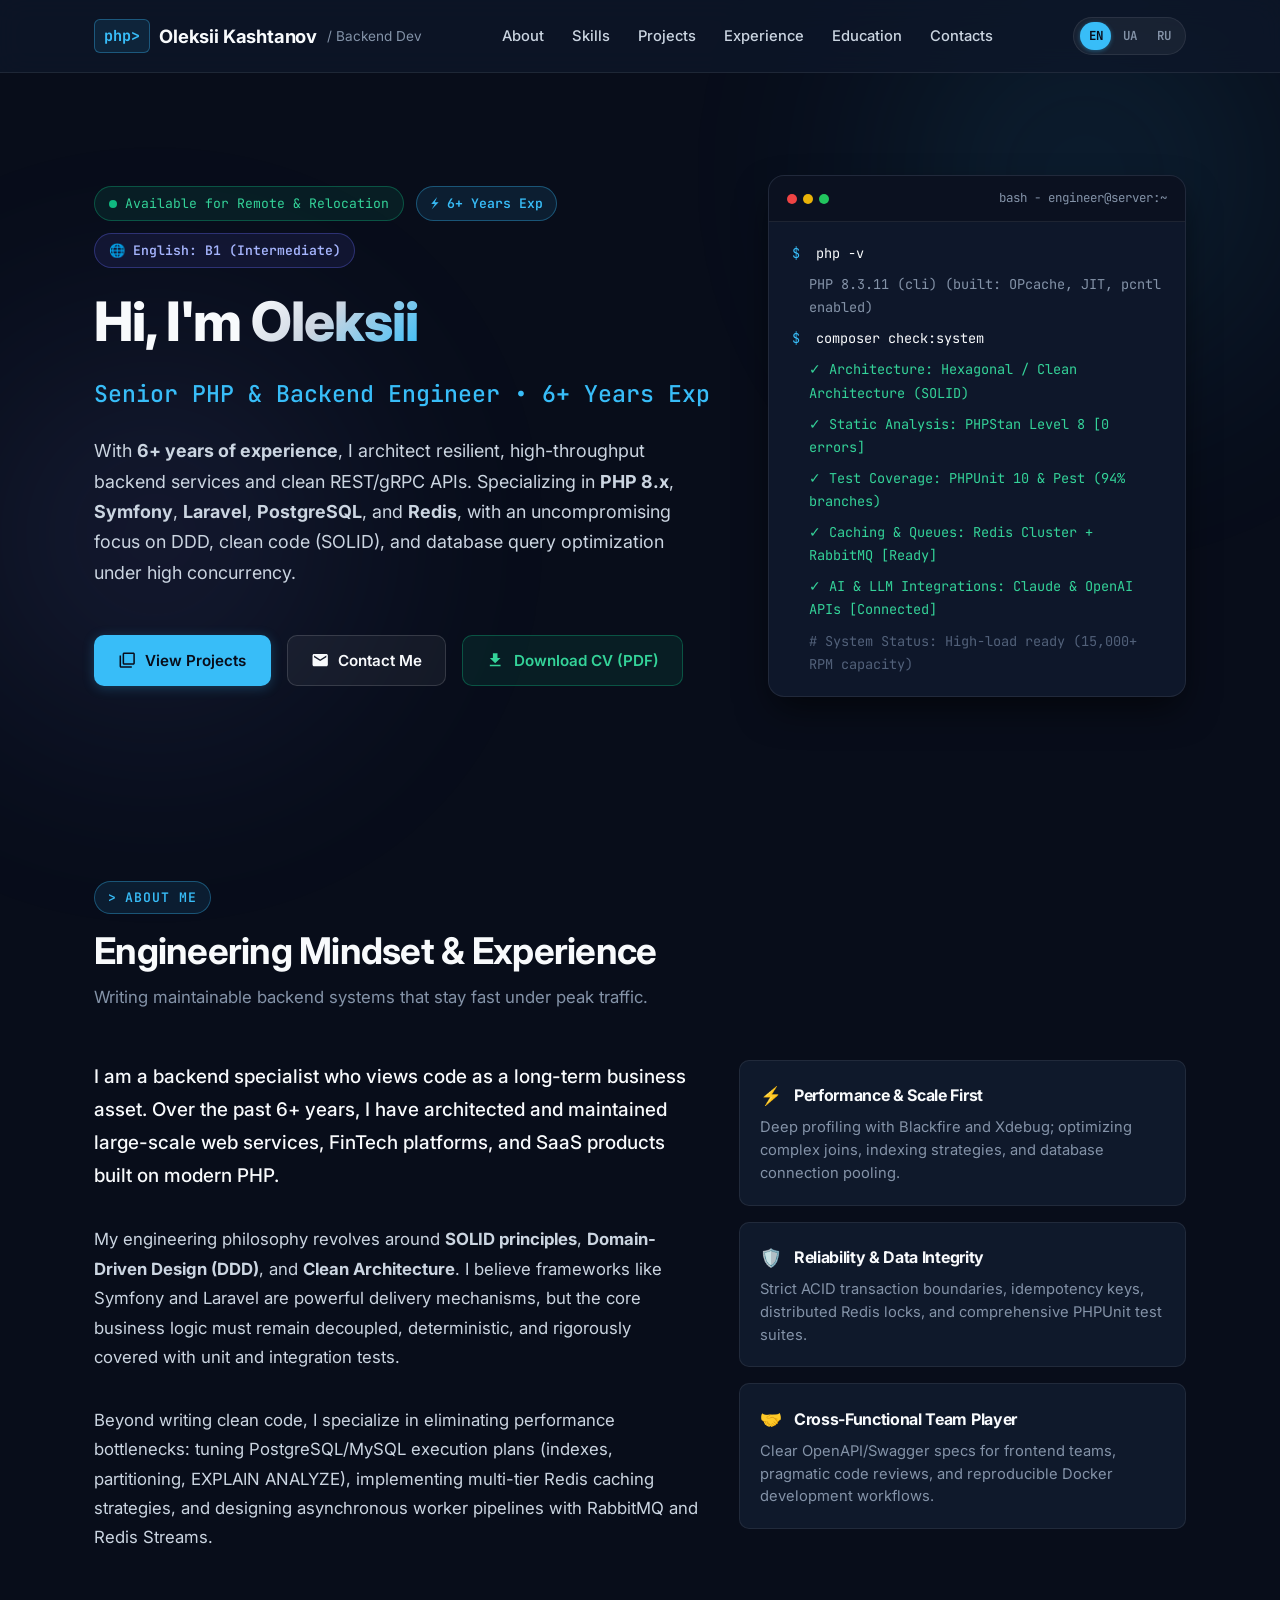
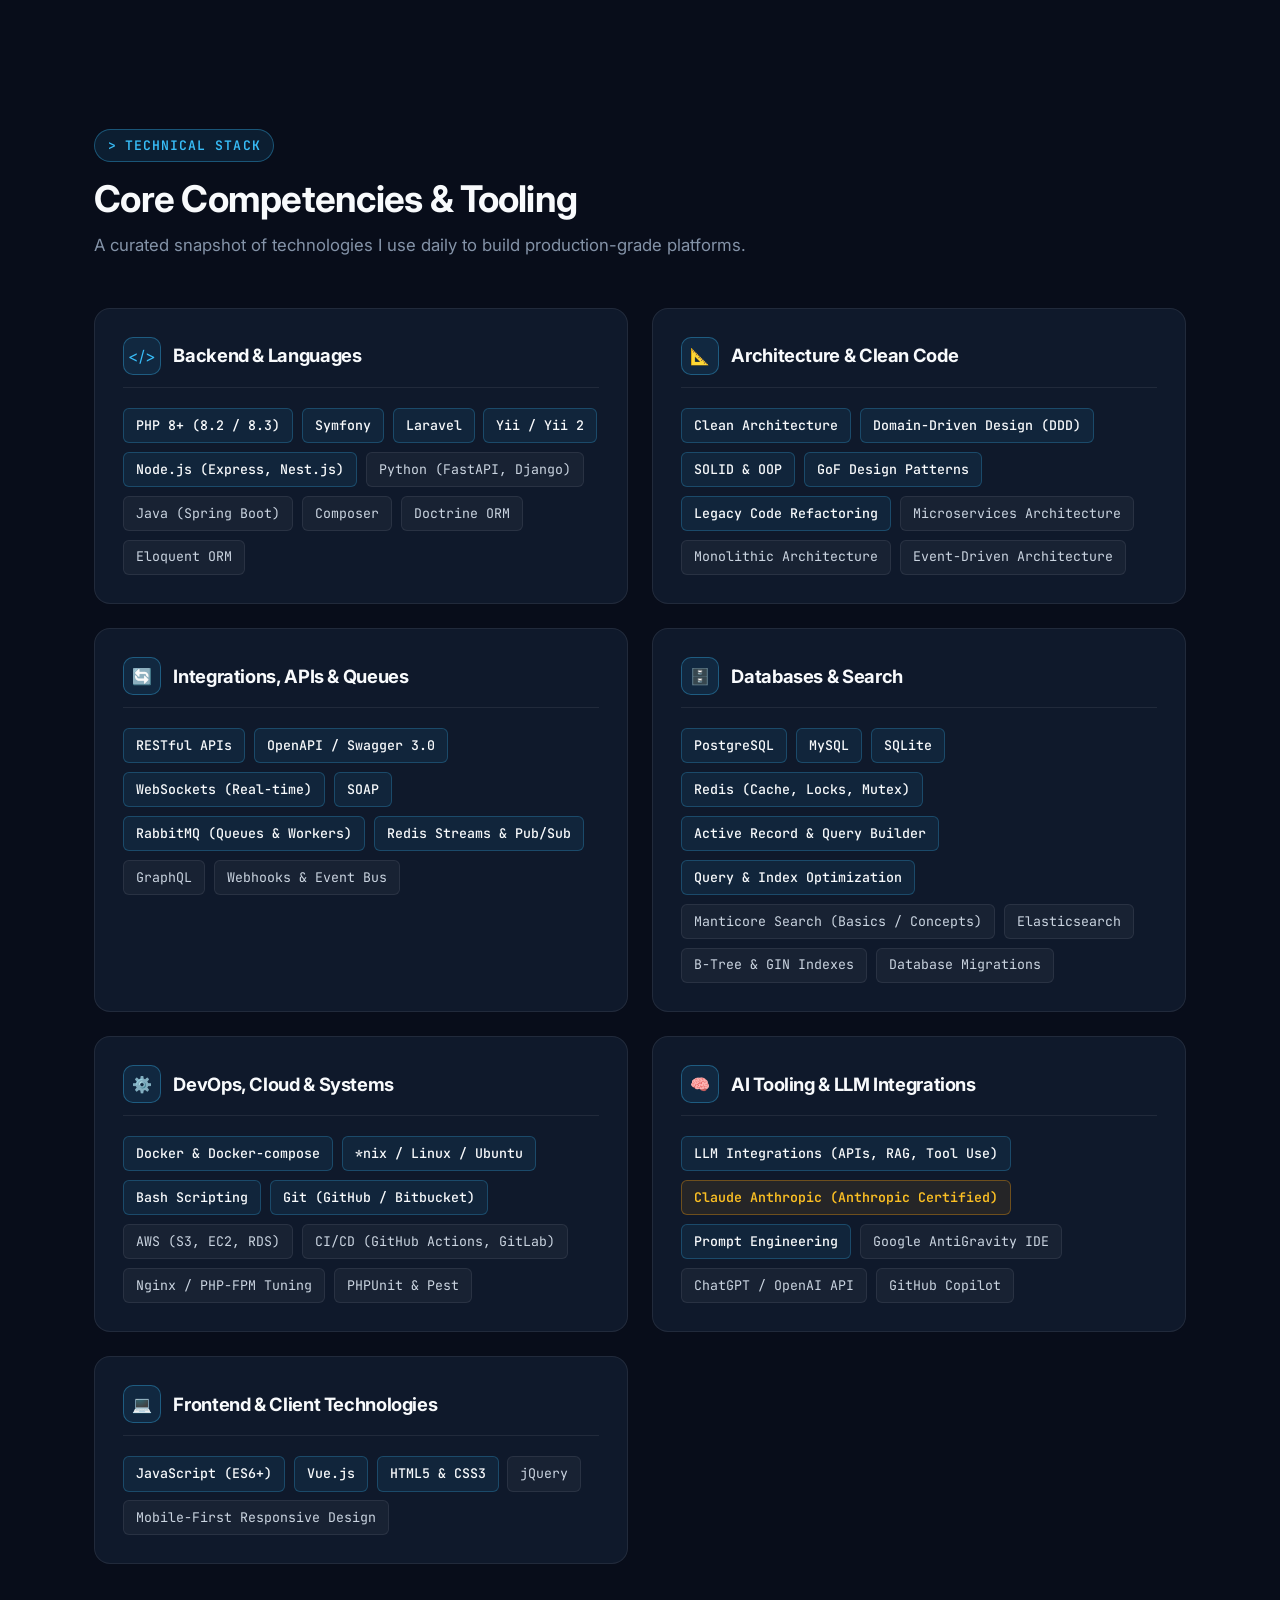
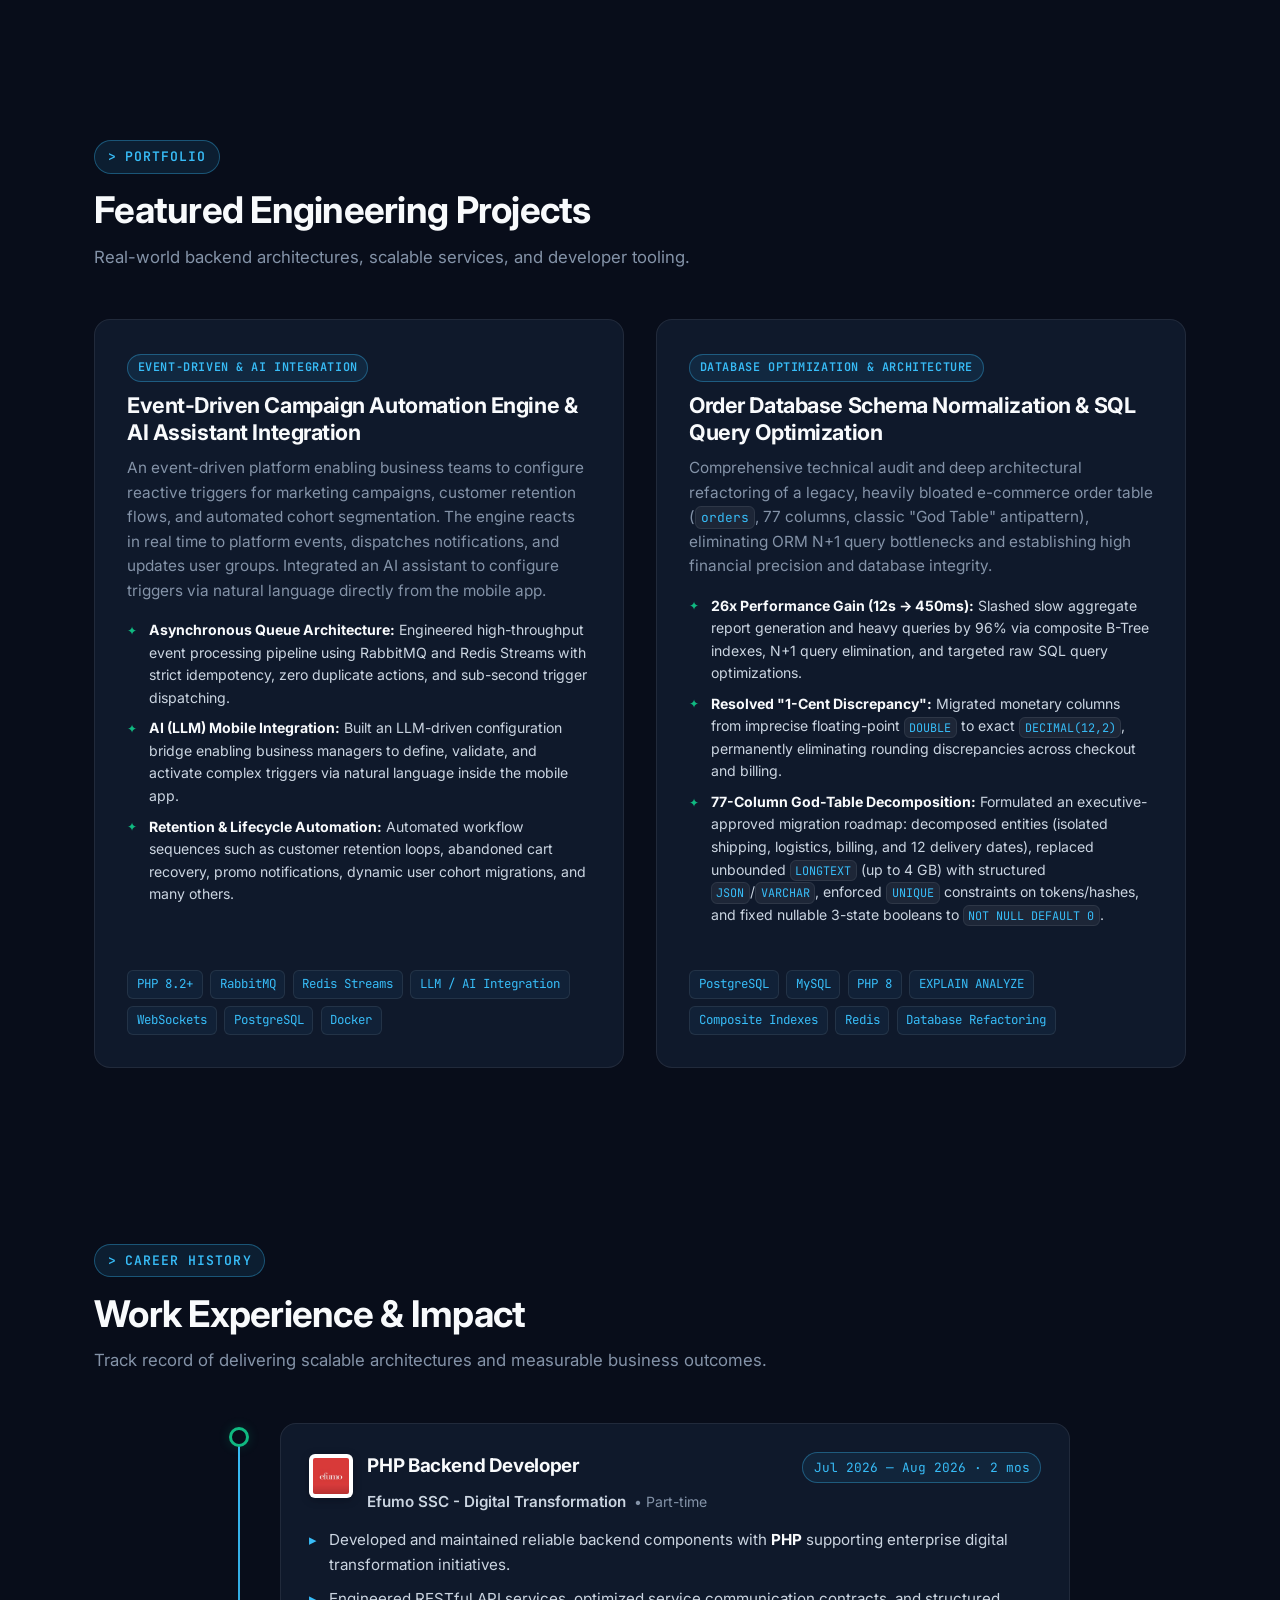
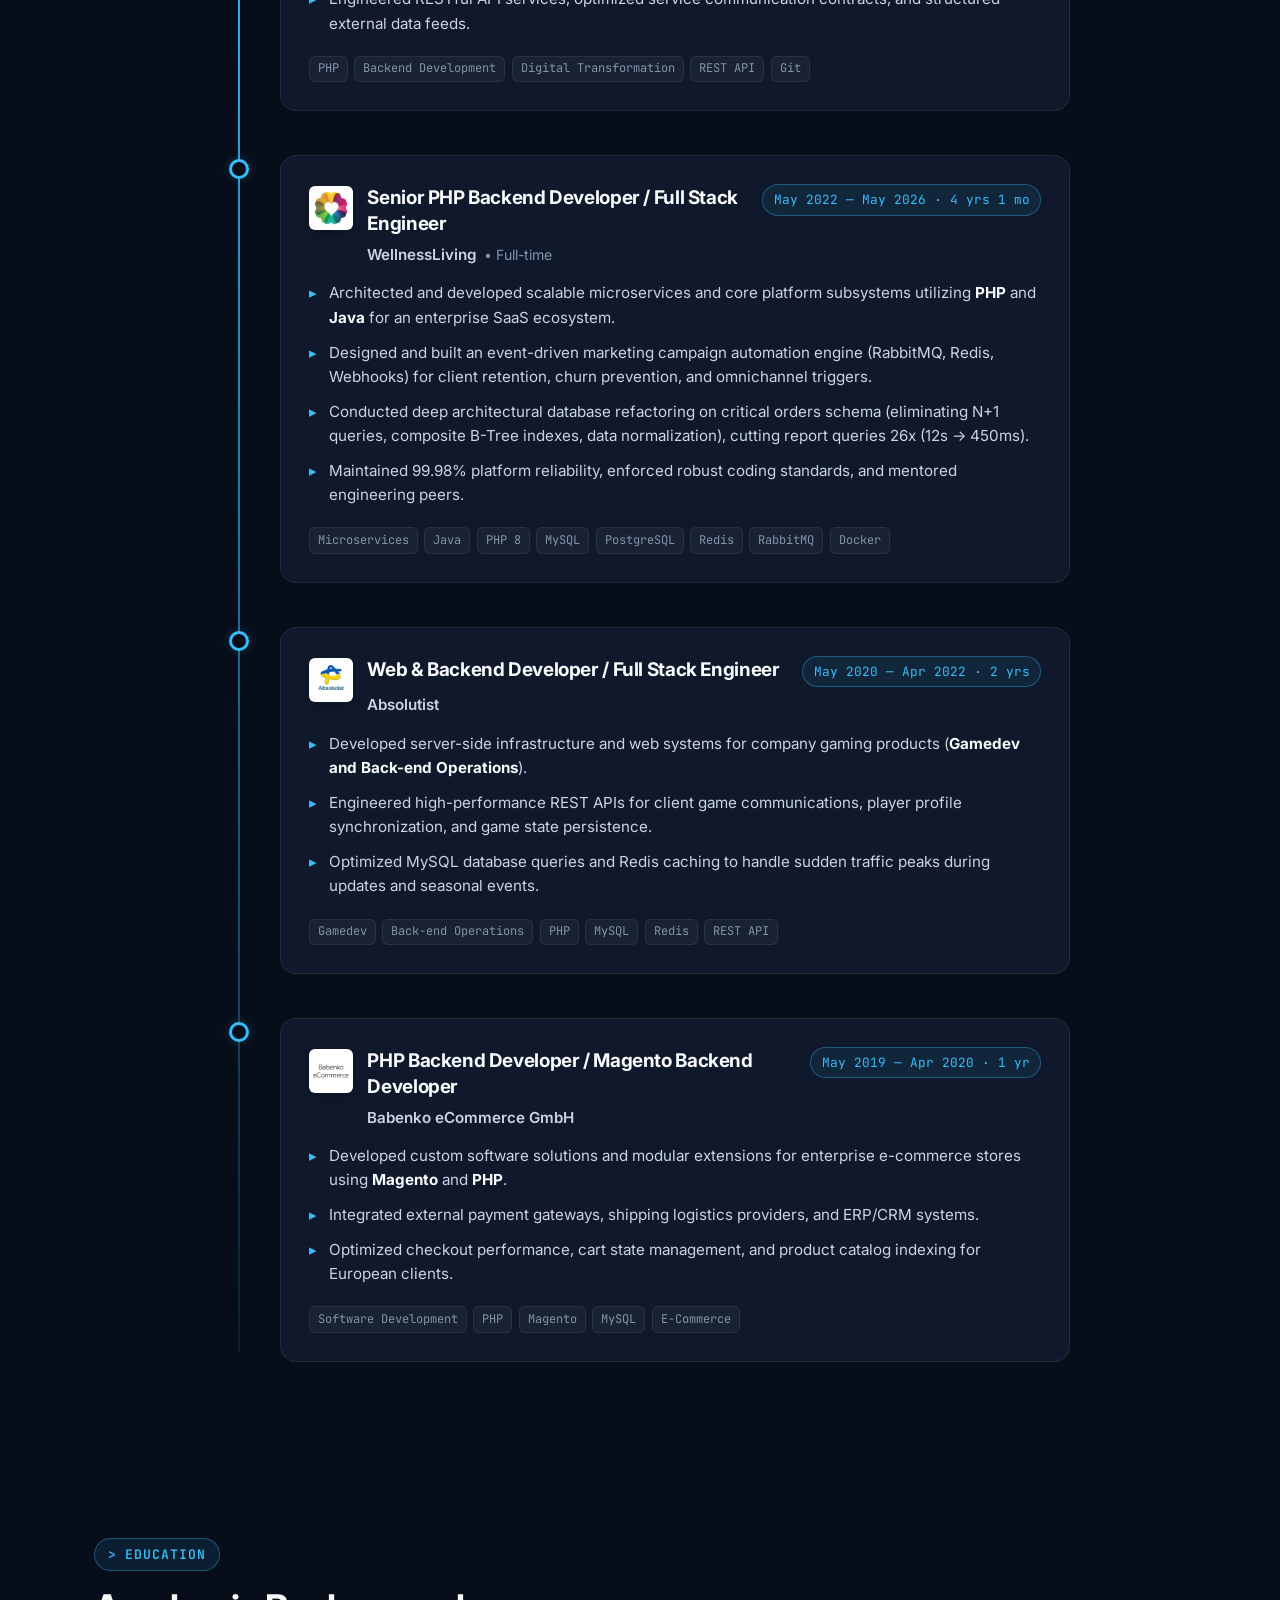
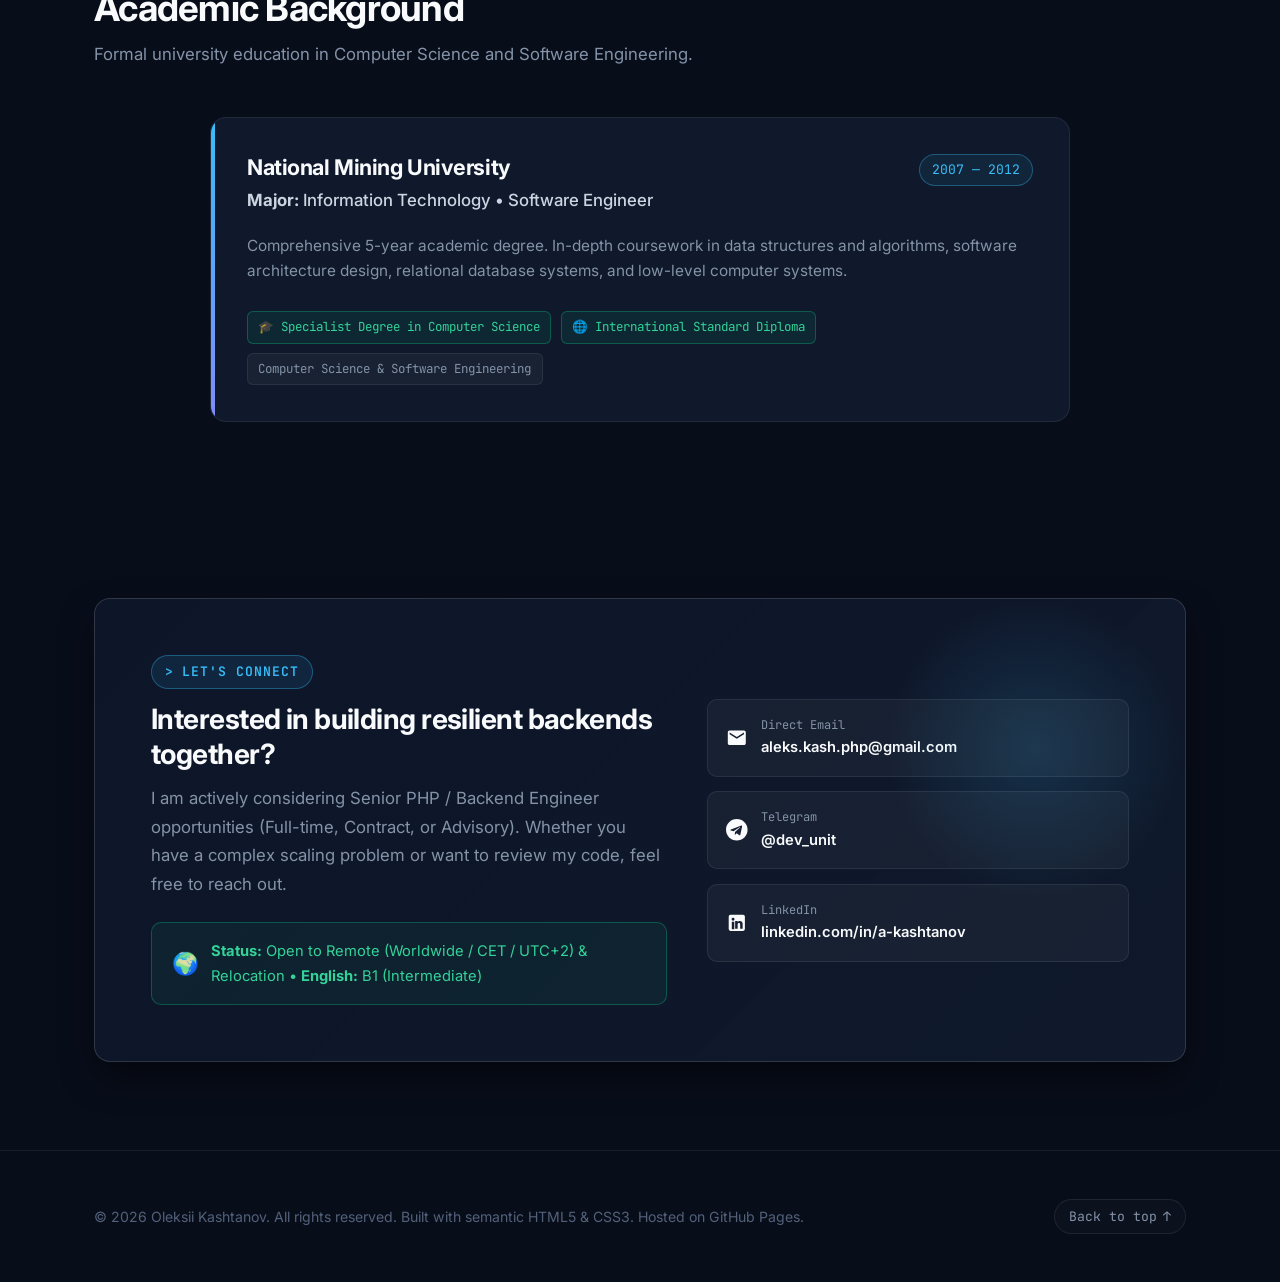
==== commit 8498c4c5: "feat: add Yii / Yii 2, Active Record, and Query Builder to skills and regenerate 1-page CV PDFs" ====
--- a/index.html
+++ b/index.html
@@ -321,6 +321,7 @@
               <li class="skill-tag priority">MySQL</li>
               <li class="skill-tag priority">SQLite</li>
               <li class="skill-tag priority">Redis (Cache, Locks, Mutex)</li>
+              <li class="skill-tag priority">Active Record &amp; Query Builder</li>
               <li class="skill-tag priority">Query &amp; Index Optimization</li>
               <li class="skill-tag">Manticore Search (Basics / Concepts)</li>
               <li class="skill-tag">Elasticsearch</li>
